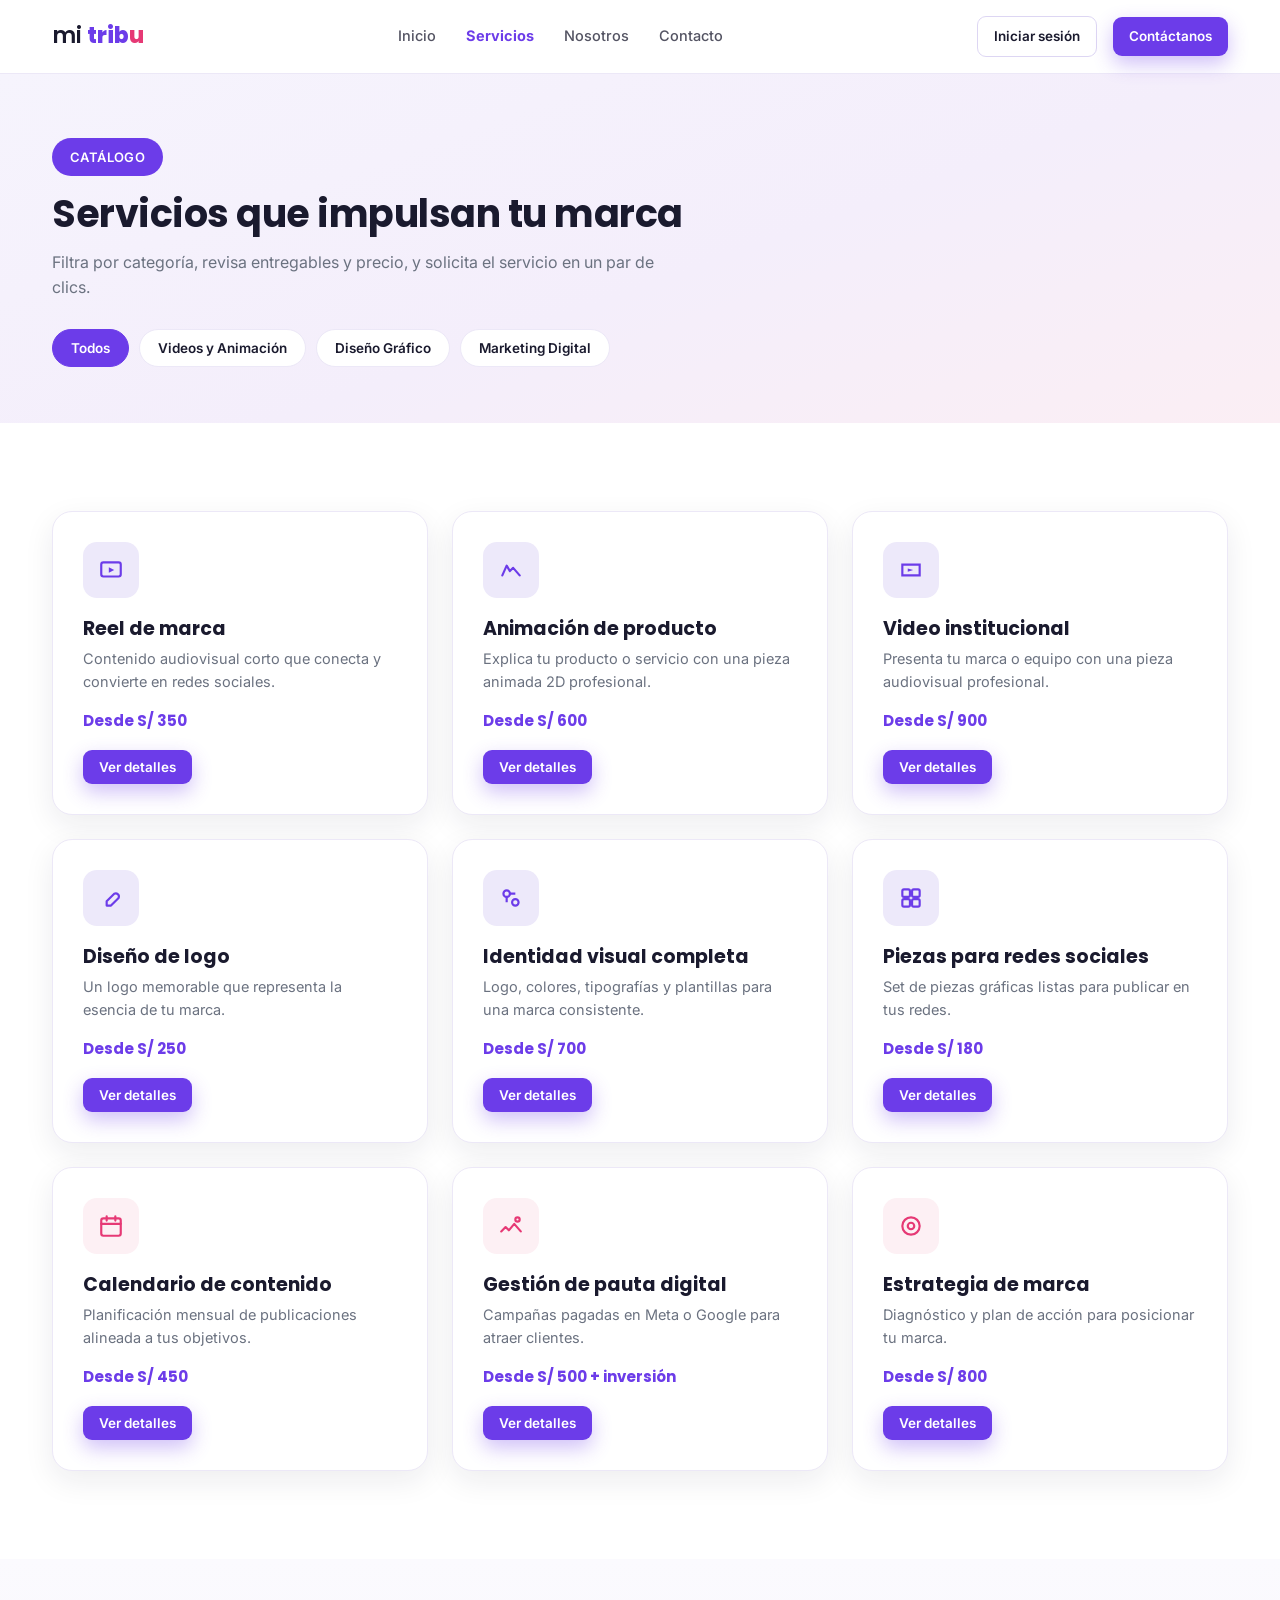
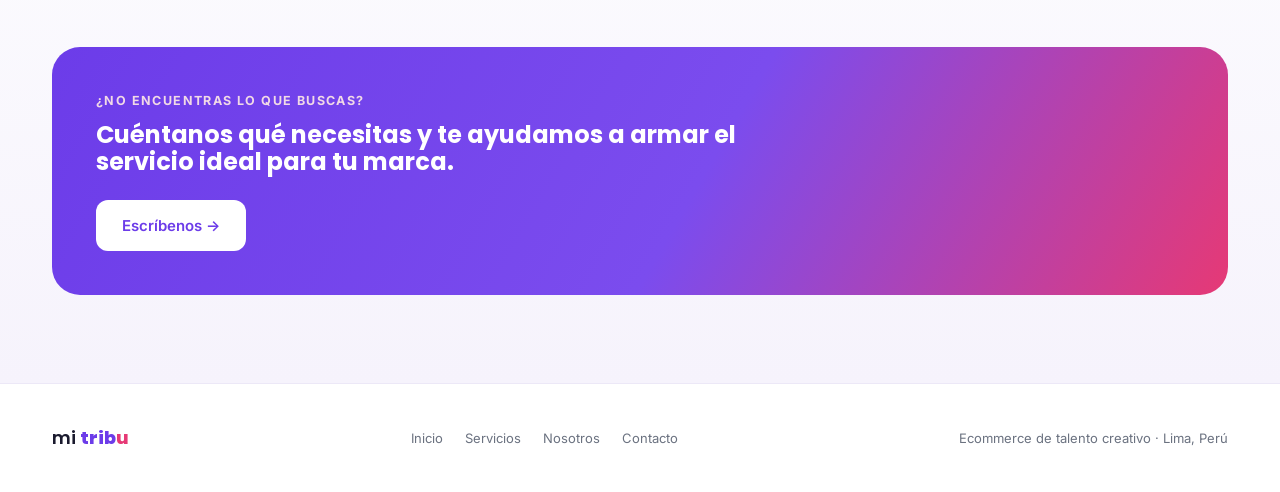
==== servicios.html @ 6a553eb4 "Add files via upload" ====
<!DOCTYPE html>
<html lang="es">
<head>
<meta charset="UTF-8">
<meta name="viewport" content="width=device-width, initial-scale=1.0">
<title>Servicios — mi tribu</title>
<link rel="preconnect" href="https://fonts.googleapis.com">
<link rel="preconnect" href="https://fonts.gstatic.com" crossorigin>
<link href="https://fonts.googleapis.com/css2?family=Poppins:wght@500;600;700;800&family=Inter:wght@400;500;600;700&display=swap" rel="stylesheet">
<link rel="stylesheet" href="style.css">
</head>
<body>

<header>
  <nav class="nav">
    <a href="index.html" class="logo">mi <b>trib</b><b class="u">u</b></a>
    <div class="navlinks">
      <a href="index.html">Inicio</a>
      <a href="servicios.html" class="active">Servicios</a>
      <a href="nosotros.html">Nosotros</a>
      <a href="contacto.html">Contacto</a>
    </div>
    <div class="navcta">
      <a href="app/login.html" class="btn btn-ghost btn-sm" style="margin-right:4px;">Iniciar sesión</a>
      <a href="contacto.html" class="btn btn-primary btn-sm">Contáctanos</a>
      <button class="burger" aria-label="Abrir menú" aria-expanded="false"><span></span><span></span><span></span></button>
    </div>
    <div class="mobile-panel">
      <a href="index.html">Inicio</a>
      <a href="servicios.html">Servicios</a>
      <a href="nosotros.html">Nosotros</a>
      <a href="contacto.html">Contacto</a>
    </div>
  </nav>
</header>

<div class="page-header">
  <div class="wrap">
    <span class="pill">CATÁLOGO</span>
    <h1 class="section-title" style="margin-top:16px;">Servicios que impulsan tu marca</h1>
    <p class="section-sub">Filtra por categoría, revisa entregables y precio, y solicita el servicio en un par de clics.</p>
    <div class="filter-row">
      <button class="filter-chip active" data-filter="todos">Todos</button>
      <button class="filter-chip" data-filter="video">Videos y Animación</button>
      <button class="filter-chip" data-filter="diseno">Diseño Gráfico</button>
      <button class="filter-chip" data-filter="marketing">Marketing Digital</button>
    </div>
  </div>
</div>

<section class="reveal">
  <div class="wrap">
    <div class="grid-3" id="serviceGrid">

      <!-- VIDEO -->
      <div class="service-card" data-cat="video" data-cat-label="Videos y Animación"
           data-title="Reel de marca" data-price="Desde S/ 350"
           data-full="Un reel corto, dinámico y editado a tu ritmo, pensado para redes sociales y para captar atención en los primeros 3 segundos."
           data-deliverables="1 video de 15-30 seg|Formato vertical (Reels/TikTok)|2 rondas de ajustes|Música y subtítulos incluidos">
        <div class="service-icon" style="background:var(--lilac);"><svg width="26" height="26" viewBox="0 0 24 24" fill="none"><rect x="3" y="5" width="18" height="13" rx="2" stroke="#6C3CE9" stroke-width="2"/><path d="M10 9.5l5 2.5-5 2.5v-5z" fill="#6C3CE9"/></svg></div>
        <h3>Reel de marca</h3>
        <p>Contenido audiovisual corto que conecta y convierte en redes sociales.</p>
        <div class="service-price">Desde S/ 350</div>
        <div class="service-actions">
          <button class="btn btn-primary btn-sm" data-open-modal>Ver detalles</button>
        </div>
      </div>

      <div class="service-card" data-cat="video" data-cat-label="Videos y Animación"
           data-title="Animación de producto" data-price="Desde S/ 600"
           data-full="Animación 2D de tu producto o servicio, ideal para explicar en video lo que las fotos no logran comunicar."
           data-deliverables="1 video animado de 30-45 seg|Guion y storyboard incluidos|2 rondas de ajustes|Entrega en MP4 + versión vertical">
        <div class="service-icon" style="background:var(--lilac);"><svg width="26" height="26" viewBox="0 0 24 24" fill="none"><path d="M4 17l4-9 3 5 3-3 6 7" stroke="#6C3CE9" stroke-width="2" stroke-linecap="round" stroke-linejoin="round"/></svg></div>
        <h3>Animación de producto</h3>
        <p>Explica tu producto o servicio con una pieza animada 2D profesional.</p>
        <div class="service-price">Desde S/ 600</div>
        <div class="service-actions">
          <button class="btn btn-primary btn-sm" data-open-modal>Ver detalles</button>
        </div>
      </div>

      <div class="service-card" data-cat="video" data-cat-label="Videos y Animación"
           data-title="Video institucional" data-price="Desde S/ 900"
           data-full="Un video que presenta tu marca, equipo o proceso de trabajo, ideal para tu web o redes corporativas."
           data-deliverables="1 video de 1-2 min|Grabación + edición|Guion previo incluido|2 rondas de ajustes">
        <div class="service-icon" style="background:var(--lilac);"><svg width="26" height="26" viewBox="0 0 24 24" fill="none"><path d="M4 7h16v10H4z" stroke="#6C3CE9" stroke-width="2"/><path d="M9 10.5l5 1.5-5 1.5v-3z" fill="#6C3CE9"/></svg></div>
        <h3>Video institucional</h3>
        <p>Presenta tu marca o equipo con una pieza audiovisual profesional.</p>
        <div class="service-price">Desde S/ 900</div>
        <div class="service-actions">
          <button class="btn btn-primary btn-sm" data-open-modal>Ver detalles</button>
        </div>
      </div>

      <!-- DISEÑO -->
      <div class="service-card" data-cat="diseno" data-cat-label="Diseño Gráfico"
           data-title="Diseño de logo" data-price="Desde S/ 250"
           data-full="Un logo único para tu marca, con propuestas iniciales y ajustes hasta que quede exactamente como lo imaginas."
           data-deliverables="3 propuestas de logo|2 rondas de ajustes|Archivos en PNG, SVG y PDF|Manual de uso básico">
        <div class="service-icon" style="background:var(--lilac);"><svg width="26" height="26" viewBox="0 0 24 24" fill="none"><path d="M12 19l7-7a3 3 0 0 0-4-4l-7 7v4h4z" stroke="#6C3CE9" stroke-width="2" stroke-linejoin="round"/></svg></div>
        <h3>Diseño de logo</h3>
        <p>Un logo memorable que representa la esencia de tu marca.</p>
        <div class="service-price">Desde S/ 250</div>
        <div class="service-actions">
          <button class="btn btn-primary btn-sm" data-open-modal>Ver detalles</button>
        </div>
      </div>

      <div class="service-card" data-cat="diseno" data-cat-label="Diseño Gráfico"
           data-title="Identidad visual completa" data-price="Desde S/ 700"
           data-full="Todo lo que tu marca necesita para verse consistente en todos lados: logo, colores, tipografías y plantillas base."
           data-deliverables="Logo + variaciones|Paleta de colores y tipografías|Plantillas para redes sociales|Manual de marca en PDF">
        <div class="service-icon" style="background:var(--lilac);"><svg width="26" height="26" viewBox="0 0 24 24" fill="none"><circle cx="8" cy="8" r="3" stroke="#6C3CE9" stroke-width="2"/><circle cx="16" cy="16" r="3" stroke="#6C3CE9" stroke-width="2"/><path d="M11 8h5M8 11v5" stroke="#6C3CE9" stroke-width="2"/></svg></div>
        <h3>Identidad visual completa</h3>
        <p>Logo, colores, tipografías y plantillas para una marca consistente.</p>
        <div class="service-price">Desde S/ 700</div>
        <div class="service-actions">
          <button class="btn btn-primary btn-sm" data-open-modal>Ver detalles</button>
        </div>
      </div>

      <div class="service-card" data-cat="diseno" data-cat-label="Diseño Gráfico"
           data-title="Piezas para redes sociales" data-price="Desde S/ 180"
           data-full="Un set de piezas gráficas listas para publicar, diseñadas bajo la identidad de tu marca."
           data-deliverables="8 piezas para feed/stories|Formato editable + listo para publicar|1 ronda de ajustes|Entrega en 4 días hábiles">
        <div class="service-icon" style="background:var(--lilac);"><svg width="26" height="26" viewBox="0 0 24 24" fill="none"><rect x="4" y="4" width="7" height="7" rx="1.5" stroke="#6C3CE9" stroke-width="2"/><rect x="13" y="4" width="7" height="7" rx="1.5" stroke="#6C3CE9" stroke-width="2"/><rect x="4" y="13" width="7" height="7" rx="1.5" stroke="#6C3CE9" stroke-width="2"/><rect x="13" y="13" width="7" height="7" rx="1.5" stroke="#6C3CE9" stroke-width="2"/></svg></div>
        <h3>Piezas para redes sociales</h3>
        <p>Set de piezas gráficas listas para publicar en tus redes.</p>
        <div class="service-price">Desde S/ 180</div>
        <div class="service-actions">
          <button class="btn btn-primary btn-sm" data-open-modal>Ver detalles</button>
        </div>
      </div>

      <!-- MARKETING -->
      <div class="service-card" data-cat="marketing" data-cat-label="Marketing Digital"
           data-title="Calendario de contenido mensual" data-price="Desde S/ 450"
           data-full="Planificación mensual de qué publicar y cuándo, alineada a los objetivos de tu marca y tu audiencia."
           data-deliverables="Calendario de 20-25 publicaciones|Copys incluidos|Sugerencias de formato (reel, carrusel, etc.)|Entrega mensual">
        <div class="service-icon" style="background:var(--pink-soft);"><svg width="26" height="26" viewBox="0 0 24 24" fill="none"><rect x="3" y="5" width="18" height="16" rx="2" stroke="#E63975" stroke-width="2"/><path d="M3 10h18M8 3v4M16 3v4" stroke="#E63975" stroke-width="2" stroke-linecap="round"/></svg></div>
        <h3>Calendario de contenido</h3>
        <p>Planificación mensual de publicaciones alineada a tus objetivos.</p>
        <div class="service-price">Desde S/ 450</div>
        <div class="service-actions">
          <button class="btn btn-primary btn-sm" data-open-modal>Ver detalles</button>
        </div>
      </div>

      <div class="service-card" data-cat="marketing" data-cat-label="Marketing Digital"
           data-title="Gestión de pauta digital" data-price="Desde S/ 500 + inversión"
           data-full="Configuración y optimización de campañas pagadas en Meta o Google, para atraer clientes de forma medible."
           data-deliverables="Configuración de campaña|Segmentación de audiencia|Reporte quincenal de resultados|Optimización continua">
        <div class="service-icon" style="background:var(--pink-soft);"><svg width="26" height="26" viewBox="0 0 24 24" fill="none"><path d="M3 17l4-4 3 3 5-6 6 7" stroke="#E63975" stroke-width="2" stroke-linecap="round" stroke-linejoin="round"/><circle cx="18" cy="6" r="2" stroke="#E63975" stroke-width="2"/></svg></div>
        <h3>Gestión de pauta digital</h3>
        <p>Campañas pagadas en Meta o Google para atraer clientes.</p>
        <div class="service-price">Desde S/ 500 + inversión</div>
        <div class="service-actions">
          <button class="btn btn-primary btn-sm" data-open-modal>Ver detalles</button>
        </div>
      </div>

      <div class="service-card" data-cat="marketing" data-cat-label="Marketing Digital"
           data-title="Estrategia de marca" data-price="Desde S/ 800"
           data-full="Un diagnóstico y plan de acción para posicionar tu marca: público objetivo, mensajes clave y canales prioritarios."
           data-deliverables="Diagnóstico de marca y competencia|Definición de público objetivo|Mensajes clave por canal|Documento de estrategia en PDF">
        <div class="service-icon" style="background:var(--pink-soft);"><svg width="26" height="26" viewBox="0 0 24 24" fill="none"><circle cx="12" cy="12" r="8" stroke="#E63975" stroke-width="2"/><circle cx="12" cy="12" r="3" stroke="#E63975" stroke-width="2"/></svg></div>
        <h3>Estrategia de marca</h3>
        <p>Diagnóstico y plan de acción para posicionar tu marca.</p>
        <div class="service-price">Desde S/ 800</div>
        <div class="service-actions">
          <button class="btn btn-primary btn-sm" data-open-modal>Ver detalles</button>
        </div>
      </div>

    </div>
  </div>
</section>

<section class="tint">
  <div class="wrap">
    <div class="closing" style="padding:44px;">
      <span class="eyebrow">¿No encuentras lo que buscas?</span>
      <h2 style="font-size:24px;">Cuéntanos qué necesitas y te ayudamos a armar el servicio ideal para tu marca.</h2>
      <div style="margin-top:24px;">
        <a href="contacto.html" class="btn" style="background:#fff;color:var(--purple);">Escríbenos →</a>
      </div>
    </div>
  </div>
</section>

<footer>
  <div class="wrap footer-row">
    <div class="logo" style="font-size:18px;">mi <b>trib</b><b class="u">u</b></div>
    <div class="footer-links">
      <a href="index.html">Inicio</a>
      <a href="servicios.html">Servicios</a>
      <a href="nosotros.html">Nosotros</a>
      <a href="contacto.html">Contacto</a>
    </div>
    <div>Ecommerce de talento creativo · Lima, Perú</div>
  </div>
</footer>

<!-- ============ MODAL ============ -->
<div class="modal-overlay" id="modalOverlay">
  <div class="modal-box">
    <button class="modal-close" data-close-modal aria-label="Cerrar">
      <svg width="16" height="16" viewBox="0 0 24 24" fill="none"><path d="M6 6l12 12M18 6L6 18" stroke="#1A1A2E" stroke-width="2" stroke-linecap="round"/></svg>
    </button>
    <span class="modal-tag" id="modalTag">Categoría</span>
    <h3 id="modalTitle">Título del servicio</h3>
    <p class="modal-desc" id="modalDesc">Descripción</p>
    <ul class="modal-list" id="modalList"></ul>
    <div class="modal-price-row">
      <span class="lab">Precio</span>
      <span class="val" id="modalPrice">—</span>
    </div>
    <a href="contacto.html" id="modalCta" class="btn btn-primary" style="width:100%;">Solicitar este servicio →</a>
  </div>
</div>

<script src="script.js"></script>
</body>
</html>
---- style.css ----
:root{
  --purple:#6C3CE9;
  --purple-dark:#4B22B0;
  --pink:#E63975;
  --navy:#1A1A2E;
  --gray:#6B7280;
  --lilac:#EDE9FA;
  --lilac-soft:#F3F0FC;
  --pink-soft:#FDF0F4;
  --white:#FFFFFF;
  --border:#ECE8F7;
  --shadow: 0 10px 30px rgba(26,26,46,0.08);
  --radius: 20px;
}
*{box-sizing:border-box;}
html{scroll-behavior:smooth;}
body{
  margin:0;
  font-family:'Inter',sans-serif;
  color:var(--navy);
  background:var(--white);
  line-height:1.55;
  -webkit-font-smoothing:antialiased;
}
h1,h2,h3,h4{font-family:'Poppins',sans-serif;margin:0;line-height:1.15;}
p{margin:0;}
a{text-decoration:none;color:inherit;}
img,svg{display:block;}
button{font-family:'Inter',sans-serif;}
.wrap{max-width:1240px;margin:0 auto;padding:0 32px;}
.eyebrow{
  font-family:'Inter',sans-serif;font-weight:700;font-size:12.5px;
  letter-spacing:1.4px;text-transform:uppercase;color:var(--pink);
  margin-bottom:10px;display:block;
}
.section-title{font-size:clamp(26px,3.4vw,38px);font-weight:700;color:var(--navy);letter-spacing:-0.5px;}
.section-sub{font-size:16px;color:var(--gray);max-width:640px;margin-top:14px;font-weight:400;}
section{padding:88px 0;}
.pill{
  display:inline-flex;align-items:center;gap:8px;background:var(--purple);color:var(--white);
  font-weight:600;font-size:13px;letter-spacing:0.4px;padding:9px 18px;border-radius:999px;
}
.grad-circle{background:linear-gradient(135deg,var(--purple),var(--pink));}
.btn{
  display:inline-flex;align-items:center;justify-content:center;gap:8px;
  padding:14px 26px;border-radius:12px;font-weight:600;font-size:15px;
  cursor:pointer;border:none;transition:transform .15s ease, box-shadow .15s ease;
}
.btn-primary{background:var(--purple);color:#fff;box-shadow:0 8px 20px rgba(108,60,233,0.32);}
.btn-primary:hover{transform:translateY(-2px);box-shadow:0 12px 26px rgba(108,60,233,0.4);}
.btn-ghost{background:transparent;color:var(--navy);border:1.5px solid #DDD6F3;}
.btn-ghost:hover{border-color:var(--purple);color:var(--purple);}
.btn-sm{padding:9px 16px;font-size:13.5px;border-radius:9px;}
.btn:disabled{opacity:0.5;cursor:not-allowed;transform:none !important;}

/* ---------- NAV ---------- */
header{position:sticky;top:0;z-index:60;background:rgba(255,255,255,0.9);backdrop-filter:blur(10px);border-bottom:1px solid var(--border);}
.nav{display:flex;align-items:center;justify-content:space-between;padding:16px 32px;max-width:1240px;margin:0 auto;position:relative;}
.logo{font-family:'Poppins',sans-serif;font-weight:600;font-size:22px;color:var(--navy);}
.logo b{color:var(--purple);font-weight:800;}
.logo b.u{color:var(--pink);}
.navlinks{display:flex;gap:30px;font-size:14.5px;font-weight:500;color:var(--navy);}
.navlinks a{opacity:0.75;transition:opacity .15s;padding:6px 0;}
.navlinks a:hover{opacity:1;color:var(--purple);}
.navlinks a.active{opacity:1;color:var(--purple);font-weight:700;}
.navcta{display:flex;gap:12px;align-items:center;}
.burger{display:none;background:none;border:none;cursor:pointer;padding:6px;}
.burger span{display:block;width:22px;height:2px;background:var(--navy);margin:5px 0;border-radius:2px;transition:.2s;}
.mobile-panel{display:none;position:absolute;top:100%;left:0;right:0;background:#fff;border-bottom:1px solid var(--border);padding:12px 32px 20px;flex-direction:column;gap:4px;}
.mobile-panel.open{display:flex;}
.mobile-panel a{padding:12px 0;font-size:15px;font-weight:600;border-bottom:1px solid #F4F2FB;}

/* ---------- HERO split ---------- */
.hero-grid{display:grid;grid-template-columns:0.92fr 1.25fr;min-height:560px;}
.hero-left{
  background:linear-gradient(160deg,#F6F4FD 0%, #F4EEFB 55%, #FBEEF4 100%);
  padding:72px 56px 56px 32px;position:relative;overflow:hidden;
  display:flex;flex-direction:column;justify-content:center;
}
.hero-headline{font-size:clamp(30px,3.6vw,44px);font-weight:700;letter-spacing:-1px;margin:14px 0 18px;}
.hero-headline .acc-p{color:var(--purple);}
.hero-headline .acc-k{color:var(--pink);}
.hero-desc{font-size:16px;color:var(--gray);max-width:460px;margin-bottom:30px;}
.hero-ctas{display:flex;gap:14px;margin-bottom:56px;flex-wrap:wrap;}
.hero-orb{position:absolute;bottom:-70px;right:-40px;width:230px;height:230px;border-radius:50%;opacity:0.9;}
.hero-spark{position:absolute;background:var(--pink);border-radius:2px;}
.hero-right{background:#fff;padding:64px 48px;display:flex;flex-direction:column;justify-content:center;}

/* ---------- page header (non-hero pages) ---------- */
.page-header{
  background:linear-gradient(160deg,#F6F4FD 0%, #F4EEFB 55%, #FBEEF4 100%);
  padding:64px 0 56px;
}

/* ---------- stats ---------- */
.stat-grid{display:grid;grid-template-columns:repeat(2,1fr);gap:18px;margin-top:26px;}
.stat-card{background:#fff;border:1px solid var(--border);border-radius:16px;padding:22px 20px;box-shadow:var(--shadow);}
.stat-icon{width:42px;height:42px;border-radius:12px;background:var(--lilac);display:flex;align-items:center;justify-content:center;margin-bottom:14px;}
.stat-num{font-family:'Poppins',sans-serif;font-weight:800;font-size:30px;background:linear-gradient(120deg,var(--purple),var(--pink));-webkit-background-clip:text;background-clip:text;color:transparent;}
.stat-label{font-size:13.5px;font-weight:600;color:var(--navy);margin-top:2px;}
.stat-note{font-size:12.5px;color:var(--gray);margin-top:6px;}

/* ---------- grids/cards ---------- */
.grid-2{display:grid;grid-template-columns:1fr 1fr;gap:26px;}
.grid-3{display:grid;grid-template-columns:repeat(3,1fr);gap:24px;}
.grid-4{display:grid;grid-template-columns:repeat(4,1fr);gap:20px;}
.card{background:#fff;border:1px solid var(--border);border-radius:var(--radius);padding:32px;box-shadow:var(--shadow);}
.icon-badge{width:54px;height:54px;border-radius:14px;background:var(--lilac);display:flex;align-items:center;justify-content:center;margin-bottom:18px;}
.icon-badge.pink{background:var(--pink-soft);}
.bg-soft{background:var(--lilac-soft);}
.tint{background:linear-gradient(180deg,#FBFAFE, #F6F3FC);}

/* ---------- personas / tabs ---------- */
.tab-row{display:inline-flex;background:var(--lilac-soft);padding:6px;border-radius:14px;gap:4px;margin-top:28px;}
.tab-btn{border:none;background:transparent;padding:10px 22px;border-radius:10px;font-weight:600;font-size:14px;color:var(--gray);cursor:pointer;transition:.15s;}
.tab-btn.active{background:#fff;color:var(--purple);box-shadow:var(--shadow);}
.tab-panel{display:none;margin-top:34px;}
.tab-panel.active{display:block;}
.persona-card{border-radius:var(--radius);padding:36px;box-shadow:var(--shadow);border:1px solid var(--border);}
.persona-tag{display:inline-block;font-size:11.5px;font-weight:700;letter-spacing:1px;padding:6px 14px;border-radius:999px;margin-bottom:16px;}
.persona-list{margin-top:18px;padding:0;list-style:none;}
.persona-list li{position:relative;padding-left:20px;margin-bottom:10px;font-size:14.5px;color:var(--navy);}
.persona-list li::before{content:"";position:absolute;left:0;top:7px;width:7px;height:7px;border-radius:50%;background:var(--purple);}
.persona-card.pink .persona-list li::before{background:var(--pink);}

/* ---------- steps ---------- */
.steps{display:grid;grid-template-columns:repeat(4,1fr);gap:0;position:relative;margin-top:48px;}
.step{position:relative;padding:0 18px;text-align:left;}
.step-num-circle{width:56px;height:56px;border-radius:50%;display:flex;align-items:center;justify-content:center;margin-bottom:18px;color:#fff;}
.step-line{position:absolute;top:28px;left:-50%;width:100%;height:2px;background:#E4DEF7;z-index:0;}
.step:first-child .step-line{display:none;}
.step h4{font-size:17px;margin-bottom:8px;}
.step p{font-size:14px;color:var(--gray);}

/* ---------- servicios / filtros ---------- */
.filter-row{display:flex;gap:10px;flex-wrap:wrap;margin-top:30px;}
.filter-chip{
  border:1.5px solid var(--border);background:#fff;padding:10px 18px;border-radius:999px;
  font-weight:600;font-size:13.5px;color:var(--navy);cursor:pointer;transition:.15s;
}
.filter-chip.active{background:var(--purple);color:#fff;border-color:var(--purple);}
.service-card{border-radius:var(--radius);padding:30px;border:1px solid var(--border);transition:transform .18s ease, box-shadow .18s ease;box-shadow:var(--shadow);background:#fff;display:flex;flex-direction:column;}
.service-card:hover{transform:translateY(-4px);box-shadow:0 16px 34px rgba(26,26,46,0.12);}
.service-card.hidden{display:none;}
.service-icon{width:56px;height:56px;border-radius:14px;display:flex;align-items:center;justify-content:center;margin-bottom:20px;}
.service-card h3{font-size:19px;margin-bottom:8px;}
.service-card p{font-size:14.5px;color:var(--gray);flex-grow:1;}
.service-price{font-family:'Poppins',sans-serif;font-weight:700;font-size:15px;color:var(--purple);margin-top:16px;}
.service-actions{display:flex;gap:10px;margin-top:18px;}

/* ---------- modal ---------- */
.modal-overlay{
  position:fixed;inset:0;background:rgba(26,26,46,0.55);display:none;align-items:center;justify-content:center;
  z-index:100;padding:20px;
}
.modal-overlay.open{display:flex;}
.modal-box{background:#fff;border-radius:22px;max-width:520px;width:100%;padding:36px;position:relative;box-shadow:0 30px 60px rgba(26,26,46,0.3);max-height:88vh;overflow-y:auto;}
.modal-close{position:absolute;top:18px;right:18px;background:var(--lilac-soft);border:none;width:34px;height:34px;border-radius:50%;cursor:pointer;display:flex;align-items:center;justify-content:center;}
.modal-tag{display:inline-block;font-size:11px;font-weight:700;letter-spacing:1px;padding:5px 12px;border-radius:999px;background:var(--lilac);color:var(--purple);margin-bottom:14px;}
.modal-box h3{font-size:22px;margin-bottom:10px;}
.modal-box .modal-desc{font-size:14.5px;color:var(--gray);margin-bottom:20px;}
.modal-list{list-style:none;padding:0;margin:0 0 22px;}
.modal-list li{display:flex;gap:10px;font-size:14px;padding:8px 0;border-bottom:1px solid var(--border);}
.modal-list li:last-child{border-bottom:none;}
.modal-price-row{display:flex;justify-content:space-between;align-items:center;background:var(--lilac-soft);padding:16px 18px;border-radius:14px;margin-bottom:22px;}
.modal-price-row .lab{font-size:13px;color:var(--gray);}
.modal-price-row .val{font-family:'Poppins',sans-serif;font-weight:700;font-size:17px;color:var(--purple);}

/* ---------- mapa de mercado ---------- */
.map-wrap{
  background:#fff;border:1px solid var(--border);border-radius:24px;padding:44px;box-shadow:var(--shadow);margin-top:46px;
  display:grid;grid-template-columns:1.15fr 0.85fr;gap:44px;align-items:center;
}
.comp-side h4{font-size:15px;margin-bottom:14px;font-weight:700;}
.comp-blurb{font-size:14px;color:var(--gray);margin-top:18px;line-height:1.6;}
.chip-row{display:flex;flex-wrap:wrap;gap:10px;margin-top:22px;}
.chip{font-size:12.5px;font-weight:600;padding:7px 14px;border-radius:999px;background:var(--lilac-soft);color:var(--purple);}
.chip.weak{background:var(--pink-soft);color:var(--pink);}

/* ---------- modelo ---------- */
.rev-card{border-radius:18px;padding:26px;border:1px solid var(--border);box-shadow:var(--shadow);background:#fff;}
.rev-num{font-family:'Poppins',sans-serif;font-weight:800;font-size:26px;background:linear-gradient(120deg,var(--purple),var(--pink));-webkit-background-clip:text;background-clip:text;color:transparent;}
.cost-list{list-style:none;padding:0;margin:0;}
.cost-list li{display:flex;justify-content:space-between;padding:14px 0;border-bottom:1px solid var(--border);font-size:14.5px;}
.cost-list li:last-child{border-bottom:none;}
.cost-list span.tag{color:var(--gray);font-size:13px;}

/* ---------- formulario de contacto ---------- */
.contact-shell{display:grid;grid-template-columns:1fr 1.3fr;gap:0;background:#fff;border:1px solid var(--border);border-radius:26px;overflow:hidden;box-shadow:var(--shadow);margin-top:20px;}
.contact-info{background:linear-gradient(160deg,var(--purple), var(--purple-dark));color:#fff;padding:48px 40px;}
.contact-info h3{font-size:22px;margin-bottom:14px;}
.contact-info p{font-size:14.5px;color:#E4DAFB;margin-bottom:26px;}
.contact-info .cinfo-row{display:flex;gap:12px;align-items:flex-start;margin-bottom:18px;font-size:14px;}
.contact-form{padding:48px 40px;}
.user-toggle{display:flex;gap:10px;margin-bottom:28px;}
.user-toggle button{
  flex:1;padding:14px;border-radius:12px;border:1.5px solid var(--border);background:#fff;
  font-weight:600;font-size:14px;cursor:pointer;color:var(--gray);transition:.15s;
}
.user-toggle button.active{border-color:var(--purple);color:var(--purple);background:var(--lilac-soft);}
.field{margin-bottom:20px;}
.field label{display:block;font-size:13px;font-weight:600;margin-bottom:7px;color:var(--navy);}
.field input, .field select, .field textarea{
  width:100%;padding:13px 14px;border-radius:10px;border:1.5px solid var(--border);font-size:14.5px;
  font-family:'Inter',sans-serif;color:var(--navy);background:#fcfbfe;
}
.field input:focus, .field select:focus, .field textarea:focus{outline:none;border-color:var(--purple);background:#fff;}
.field textarea{resize:vertical;min-height:100px;}
.field.error input, .field.error select, .field.error textarea{border-color:var(--pink);background:var(--pink-soft);}
.field-error{font-size:12.5px;color:var(--pink);margin-top:6px;display:none;}
.field.error .field-error{display:block;}
.field-hide{display:none;}
.form-actions{display:flex;gap:12px;flex-wrap:wrap;margin-top:6px;}
.success-box{display:none;background:var(--lilac-soft);border-radius:16px;padding:26px;margin-top:24px;align-items:flex-start;gap:14px;}
.success-box.show{display:flex;}

/* ---------- cierre ---------- */
.closing{background:linear-gradient(120deg,var(--purple), #7B4CEE 55%, var(--pink));border-radius:28px;padding:56px;color:#fff;position:relative;overflow:hidden;}
.closing h2{font-size:clamp(24px,3vw,32px);font-weight:700;max-width:720px;}
.closing .eyebrow{color:#F1D9E6;}

footer{padding:40px 0;border-top:1px solid var(--border);}
.footer-row{display:flex;justify-content:space-between;align-items:center;font-size:13px;color:var(--gray);flex-wrap:wrap;gap:12px;}
.footer-links{display:flex;gap:22px;}

.reveal{opacity:0;transform:translateY(18px);transition:opacity .6s ease, transform .6s ease;}
.reveal.in{opacity:1;transform:translateY(0);}

@media (max-width:980px){
  .hero-grid{grid-template-columns:1fr;}
  .hero-left{padding:56px 24px 40px;}
  .hero-right{padding:40px 24px;}
  .stat-grid{grid-template-columns:1fr 1fr;}
  .grid-2{grid-template-columns:1fr;}
  .grid-3{grid-template-columns:1fr 1fr;}
  .grid-4{grid-template-columns:1fr 1fr;}
  .steps{grid-template-columns:1fr 1fr;row-gap:34px;}
  .step-line{display:none;}
  .map-wrap{grid-template-columns:1fr;padding:28px;}
  .navlinks{display:none;}
  .burger{display:block;}
  .contact-shell{grid-template-columns:1fr;}
  section{padding:60px 0;}
}
@media (max-width:560px){
  .grid-3{grid-template-columns:1fr;}
  .grid-4{grid-template-columns:1fr 1fr;}
  .wrap{padding:0 20px;}
  .closing{padding:34px;}
  .contact-info,.contact-form{padding:32px 24px;}
  .user-toggle{flex-direction:column;}
}
@media (prefers-reduced-motion: reduce){
  html{scroll-behavior:auto;}
  .reveal{transition:none;opacity:1;transform:none;}
}
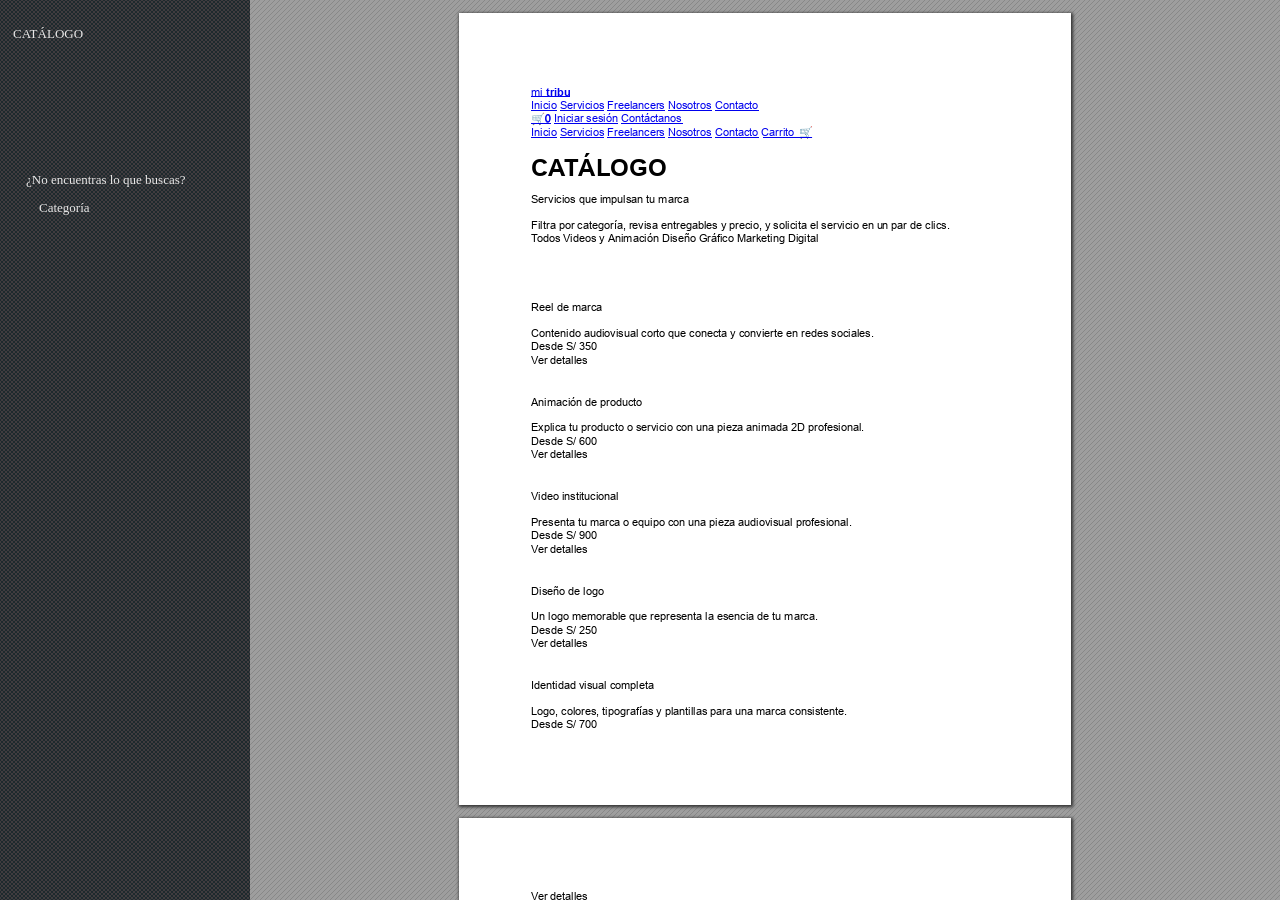
==== commit d607576c: "Add files via upload" ====
--- a/servicios.html
+++ b/servicios.html
@@ -1,224 +1,296 @@
 <!DOCTYPE html>
-<html lang="es">
+<!-- Created by pdf2htmlEX (https://github.com/pdf2htmlEX/pdf2htmlEX) -->
+<html xmlns="http://www.w3.org/1999/xhtml">
 <head>
-<meta charset="UTF-8">
-<meta name="viewport" content="width=device-width, initial-scale=1.0">
-<title>Servicios — mi tribu</title>
-<link rel="preconnect" href="https://fonts.googleapis.com">
-<link rel="preconnect" href="https://fonts.gstatic.com" crossorigin>
-<link href="https://fonts.googleapis.com/css2?family=Poppins:wght@500;600;700;800&family=Inter:wght@400;500;600;700&display=swap" rel="stylesheet">
-<link rel="stylesheet" href="style.css">
+<meta charset="utf-8"/>
+<meta name="generator" content="pdf2htmlEX"/>
+<meta http-equiv="X-UA-Compatible" content="IE=edge,chrome=1"/>
+<style type="text/css">
+/*! 
+ * Base CSS for pdf2htmlEX
+ * Copyright 2012,2013 Lu Wang <coolwanglu@gmail.com> 
+ * https://github.com/pdf2htmlEX/pdf2htmlEX/blob/master/share/LICENSE
+ */#sidebar{position:absolute;top:0;left:0;bottom:0;width:250px;padding:0;margin:0;overflow:auto}#page-container{position:absolute;top:0;left:0;margin:0;padding:0;border:0}@media screen{#sidebar.opened+#page-container{left:250px}#page-container{bottom:0;right:0;overflow:auto}.loading-indicator{display:none}.loading-indicator.active{display:block;position:absolute;width:64px;height:64px;top:50%;left:50%;margin-top:-32px;margin-left:-32px}.loading-indicator img{position:absolute;top:0;left:0;bottom:0;right:0}}@media print{@page{margin:0}html{margin:0}body{margin:0;-webkit-print-color-adjust:exact}#sidebar{display:none}#page-container{width:auto;height:auto;overflow:visible;background-color:transparent}.d{display:none}}.pf{position:relative;background-color:white;overflow:hidden;margin:0;border:0}.pc{position:absolute;border:0;padding:0;margin:0;top:0;left:0;width:100%;height:100%;overflow:hidden;display:block;transform-origin:0 0;-ms-transform-origin:0 0;-webkit-transform-origin:0 0}.pc.opened{display:block}.bf{position:absolute;border:0;margin:0;top:0;bottom:0;width:100%;height:100%;-ms-user-select:none;-moz-user-select:none;-webkit-user-select:none;user-select:none}.bi{position:absolute;border:0;margin:0;-ms-user-select:none;-moz-user-select:none;-webkit-user-select:none;user-select:none}@media print{.pf{margin:0;box-shadow:none;page-break-after:always;page-break-inside:avoid}@-moz-document url-prefix(){.pf{overflow:visible;border:1px solid #fff}.pc{overflow:visible}}}.c{position:absolute;border:0;padding:0;margin:0;overflow:hidden;display:block}.t{position:absolute;white-space:pre;font-size:1px;transform-origin:0 100%;-ms-transform-origin:0 100%;-webkit-transform-origin:0 100%;unicode-bidi:bidi-override;-moz-font-feature-settings:"liga" 0}.t:after{content:''}.t:before{content:'';display:inline-block}.t span{position:relative;unicode-bidi:bidi-override}._{display:inline-block;color:transparent;z-index:-1}::selection{background:rgba(127,255,255,0.4)}::-moz-selection{background:rgba(127,255,255,0.4)}.pi{display:none}.d{position:absolute;transform-origin:0 100%;-ms-transform-origin:0 100%;-webkit-transform-origin:0 100%}.it{border:0;background-color:rgba(255,255,255,0.0)}.ir:hover{cursor:pointer}</style>
+<style type="text/css">
+/*! 
+ * Fancy styles for pdf2htmlEX
+ * Copyright 2012,2013 Lu Wang <coolwanglu@gmail.com> 
+ * https://github.com/pdf2htmlEX/pdf2htmlEX/blob/master/share/LICENSE
+ */@keyframes fadein{from{opacity:0}to{opacity:1}}@-webkit-keyframes fadein{from{opacity:0}to{opacity:1}}@keyframes swing{0{transform:rotate(0)}10%{transform:rotate(0)}90%{transform:rotate(720deg)}100%{transform:rotate(720deg)}}@-webkit-keyframes swing{0{-webkit-transform:rotate(0)}10%{-webkit-transform:rotate(0)}90%{-webkit-transform:rotate(720deg)}100%{-webkit-transform:rotate(720deg)}}@media screen{#sidebar{background-color:#2f3236;background-image:url("[data-uri]")}#outline{font-family:Georgia,Times,"Times New Roman",serif;font-size:13px;margin:2em 1em}#outline ul{padding:0}#outline li{list-style-type:none;margin:1em 0}#outline li>ul{margin-left:1em}#outline a,#outline a:visited,#outline a:hover,#outline a:active{line-height:1.2;color:#e8e8e8;text-overflow:ellipsis;white-space:nowrap;text-decoration:none;display:block;overflow:hidden;outline:0}#outline a:hover{color:#0cf}#page-container{background-color:#9e9e9e;background-image:url("[data-uri]");-webkit-transition:left 500ms;transition:left 500ms}.pf{margin:13px auto;box-shadow:1px 1px 3px 1px #333;border-collapse:separate}.pc.opened{-webkit-animation:fadein 100ms;animation:fadein 100ms}.loading-indicator.active{-webkit-animation:swing 1.5s ease-in-out .01s infinite alternate none;animation:swing 1.5s ease-in-out .01s infinite alternate none}.checked{background:no-repeat url([data-uri])}}</style>
+<style type="text/css">
+.ff0{font-family:sans-serif;visibility:hidden;}
+@font-face{font-family:ff1;src:url('[data-uri]')format("woff");}.ff1{font-family:ff1;line-height:1.106934;font-style:normal;font-weight:normal;visibility:visible;}
+@font-face{font-family:ff2;src:url('[data-uri]')format("woff");}.ff2{font-family:ff2;line-height:1.115234;font-style:normal;font-weight:normal;visibility:visible;}
+.ff3{font-family:sans-serif;visibility:hidden;}
+.m0{transform:matrix(0.250000,0.000000,0.000000,0.250000,0,0);-ms-transform:matrix(0.250000,0.000000,0.000000,0.250000,0,0);-webkit-transform:matrix(0.250000,0.000000,0.000000,0.250000,0,0);}
+.m1{transform:none;-ms-transform:none;-webkit-transform:none;}
+.v0{vertical-align:0.000000px;}
+.ls0{letter-spacing:0.000000px;}
+.sc_{text-shadow:none;}
+.sc0{text-shadow:-0.015em 0 transparent,0 0.015em transparent,0.015em 0 transparent,0 -0.015em  transparent;}
+@media screen and (-webkit-min-device-pixel-ratio:0){
+.sc_{-webkit-text-stroke:0px transparent;}
+.sc0{-webkit-text-stroke:0.015em transparent;text-shadow:none;}
+}
+.ws0{word-spacing:-12.224610px;}
+.ws1{word-spacing:0.000000px;}
+._0{margin-left:-7.125000px;}
+._2{margin-left:-4.896058px;}
+._3{margin-left:-2.448594px;}
+._1{margin-left:-1.007481px;}
+.fc2{color:transparent;}
+.fc1{color:rgb(0,0,0);}
+.fc0{color:rgb(0,0,238);}
+.fs0{font-size:44.000001px;}
+.fs4{font-size:52.000002px;}
+.fs2{font-size:55.999998px;}
+.fs3{font-size:72.000000px;}
+.fs1{font-size:96.000000px;}
+.y0{bottom:-0.500000px;}
+.y23{bottom:76.440000px;}
+.y22{bottom:89.940000px;}
+.y40{bottom:99.060000px;}
+.y21{bottom:115.440000px;}
+.y3f{bottom:128.940000px;}
+.y20{bottom:141.060000px;}
+.y3e{bottom:142.440000px;}
+.y3d{bottom:156.270000px;}
+.y1f{bottom:157.440000px;}
+.y1e{bottom:170.940000px;}
+.y3c{bottom:171.690000px;}
+.y1d{bottom:184.440000px;}
+.y3b{bottom:185.190000px;}
+.y1c{bottom:209.940000px;}
+.y3a{bottom:216.690000px;}
+.y1b{bottom:235.560000px;}
+.y1a{bottom:251.940000px;}
+.y39{bottom:264.719999px;}
+.y19{bottom:265.440000px;}
+.y18{bottom:278.940000px;}
+.y17{bottom:304.440000px;}
+.y38{bottom:317.940000px;}
+.y16{bottom:330.060000px;}
+.y37{bottom:331.440000px;}
+.y36{bottom:344.940000px;}
+.y15{bottom:346.440000px;}
+.y35{bottom:358.440000px;}
+.y14{bottom:359.940000px;}
+.y13{bottom:373.440000px;}
+.y34{bottom:383.940000px;}
+.y12{bottom:398.940000px;}
+.y33{bottom:409.560000px;}
+.y11{bottom:424.560000px;}
+.y32{bottom:425.940000px;}
+.y31{bottom:439.440000px;}
+.y10{bottom:440.940000px;}
+.y30{bottom:452.940000px;}
+.yf{bottom:454.440000px;}
+.ye{bottom:467.940000px;}
+.y2f{bottom:478.440000px;}
+.yd{bottom:493.440000px;}
+.y2e{bottom:504.060000px;}
+.yc{bottom:519.060000px;}
+.y2d{bottom:520.440000px;}
+.y2c{bottom:533.940000px;}
+.yb{bottom:535.440000px;}
+.y2b{bottom:547.440000px;}
+.ya{bottom:548.940000px;}
+.y9{bottom:562.440000px;}
+.y2a{bottom:572.940000px;}
+.y8{bottom:575.940000px;}
+.y29{bottom:598.560000px;}
+.y7{bottom:601.440000px;}
+.y28{bottom:614.940000px;}
+.y27{bottom:628.440000px;}
+.y6{bottom:629.460001px;}
+.y26{bottom:641.940000px;}
+.y44{bottom:644.940000px;}
+.y5{bottom:655.440000px;}
+.y43{bottom:658.440000px;}
+.y25{bottom:667.440000px;}
+.y4{bottom:668.940000px;}
+.y42{bottom:671.940000px;}
+.y3{bottom:682.440000px;}
+.y24{bottom:693.060000px;}
+.y2{bottom:695.940000px;}
+.y41{bottom:697.440000px;}
+.y1{bottom:709.440000px;}
+.h3{height:39.445313px;}
+.h2{height:39.810548px;}
+.h4{height:41.800001px;}
+.h8{height:47.048830px;}
+.h6{height:50.667967px;}
+.h7{height:65.144531px;}
+.h5{height:86.859375px;}
+.h0{height:792.000000px;}
+.h1{height:792.500000px;}
+.w0{width:612.000000px;}
+.w1{width:612.500000px;}
+.x0{left:0.000000px;}
+.x1{left:72.000000px;}
+.x2{left:85.722656px;}
+.x5{left:105.000000px;}
+.x3{left:339.574974px;}
+.x4{left:353.297610px;}
+@media print{
+.v0{vertical-align:0.000000pt;}
+.ls0{letter-spacing:0.000000pt;}
+.ws0{word-spacing:-16.299479pt;}
+.ws1{word-spacing:0.000000pt;}
+._0{margin-left:-9.500000pt;}
+._2{margin-left:-6.528077pt;}
+._3{margin-left:-3.264792pt;}
+._1{margin-left:-1.343307pt;}
+.fs0{font-size:58.666668pt;}
+.fs4{font-size:69.333336pt;}
+.fs2{font-size:74.666664pt;}
+.fs3{font-size:96.000000pt;}
+.fs1{font-size:128.000000pt;}
+.y0{bottom:-0.666667pt;}
+.y23{bottom:101.920000pt;}
+.y22{bottom:119.920000pt;}
+.y40{bottom:132.079999pt;}
+.y21{bottom:153.920000pt;}
+.y3f{bottom:171.920000pt;}
+.y20{bottom:188.079999pt;}
+.y3e{bottom:189.920000pt;}
+.y3d{bottom:208.360001pt;}
+.y1f{bottom:209.920000pt;}
+.y1e{bottom:227.920000pt;}
+.y3c{bottom:228.920000pt;}
+.y1d{bottom:245.920000pt;}
+.y3b{bottom:246.920000pt;}
+.y1c{bottom:279.920000pt;}
+.y3a{bottom:288.920000pt;}
+.y1b{bottom:314.079999pt;}
+.y1a{bottom:335.920000pt;}
+.y39{bottom:352.959999pt;}
+.y19{bottom:353.920000pt;}
+.y18{bottom:371.920000pt;}
+.y17{bottom:405.920000pt;}
+.y38{bottom:423.920000pt;}
+.y16{bottom:440.079999pt;}
+.y37{bottom:441.920000pt;}
+.y36{bottom:459.920000pt;}
+.y15{bottom:461.920000pt;}
+.y35{bottom:477.920000pt;}
+.y14{bottom:479.920000pt;}
+.y13{bottom:497.920000pt;}
+.y34{bottom:511.920000pt;}
+.y12{bottom:531.920000pt;}
+.y33{bottom:546.079999pt;}
+.y11{bottom:566.079999pt;}
+.y32{bottom:567.920000pt;}
+.y31{bottom:585.920000pt;}
+.y10{bottom:587.920000pt;}
+.y30{bottom:603.920000pt;}
+.yf{bottom:605.920000pt;}
+.ye{bottom:623.920000pt;}
+.y2f{bottom:637.920000pt;}
+.yd{bottom:657.920000pt;}
+.y2e{bottom:672.079999pt;}
+.yc{bottom:692.079999pt;}
+.y2d{bottom:693.920000pt;}
+.y2c{bottom:711.920000pt;}
+.yb{bottom:713.920000pt;}
+.y2b{bottom:729.920000pt;}
+.ya{bottom:731.920000pt;}
+.y9{bottom:749.920000pt;}
+.y2a{bottom:763.920000pt;}
+.y8{bottom:767.920000pt;}
+.y29{bottom:798.079999pt;}
+.y7{bottom:801.920000pt;}
+.y28{bottom:819.920000pt;}
+.y27{bottom:837.920000pt;}
+.y6{bottom:839.280001pt;}
+.y26{bottom:855.920000pt;}
+.y44{bottom:859.920000pt;}
+.y5{bottom:873.920000pt;}
+.y43{bottom:877.920000pt;}
+.y25{bottom:889.920000pt;}
+.y4{bottom:891.920000pt;}
+.y42{bottom:895.920000pt;}
+.y3{bottom:909.920000pt;}
+.y24{bottom:924.079999pt;}
+.y2{bottom:927.920000pt;}
+.y41{bottom:929.920000pt;}
+.y1{bottom:945.920000pt;}
+.h3{height:52.593751pt;}
+.h2{height:53.080730pt;}
+.h4{height:55.733335pt;}
+.h8{height:62.731773pt;}
+.h6{height:67.557289pt;}
+.h7{height:86.859375pt;}
+.h5{height:115.812500pt;}
+.h0{height:1056.000000pt;}
+.h1{height:1056.666667pt;}
+.w0{width:816.000000pt;}
+.w1{width:816.666667pt;}
+.x0{left:0.000000pt;}
+.x1{left:96.000000pt;}
+.x2{left:114.296875pt;}
+.x5{left:140.000000pt;}
+.x3{left:452.766632pt;}
+.x4{left:471.063480pt;}
+}
+</style>
+<script>
+/*
+ Copyright 2012 Mozilla Foundation 
+ Copyright 2013 Lu Wang <coolwanglu@gmail.com>
+ Apachine License Version 2.0 
+*/
+(function(){function b(a,b,e,f){var c=(a.className||"").split(/\s+/g);""===c[0]&&c.shift();var d=c.indexOf(b);0>d&&e&&c.push(b);0<=d&&f&&c.splice(d,1);a.className=c.join(" ");return 0<=d}if(!("classList"in document.createElement("div"))){var e={add:function(a){b(this.element,a,!0,!1)},contains:function(a){return b(this.element,a,!1,!1)},remove:function(a){b(this.element,a,!1,!0)},toggle:function(a){b(this.element,a,!0,!0)}};Object.defineProperty(HTMLElement.prototype,"classList",{get:function(){if(this._classList)return this._classList;
+var a=Object.create(e,{element:{value:this,writable:!1,enumerable:!0}});Object.defineProperty(this,"_classList",{value:a,writable:!1,enumerable:!1});return a},enumerable:!0})}})();
+</script>
+<script>
+(function(){/*
+ pdf2htmlEX.js: Core UI functions for pdf2htmlEX 
+ Copyright 2012,2013 Lu Wang <coolwanglu@gmail.com> and other contributors 
+ https://github.com/pdf2htmlEX/pdf2htmlEX/blob/master/share/LICENSE 
+*/
+var pdf2htmlEX=window.pdf2htmlEX=window.pdf2htmlEX||{},CSS_CLASS_NAMES={page_frame:"pf",page_content_box:"pc",page_data:"pi",background_image:"bi",link:"l",input_radio:"ir",__dummy__:"no comma"},DEFAULT_CONFIG={container_id:"page-container",sidebar_id:"sidebar",outline_id:"outline",loading_indicator_cls:"loading-indicator",preload_pages:3,render_timeout:100,scale_step:0.9,key_handler:!0,hashchange_handler:!0,view_history_handler:!0,__dummy__:"no comma"},EPS=1E-6;
+function invert(a){var b=a[0]*a[3]-a[1]*a[2];return[a[3]/b,-a[1]/b,-a[2]/b,a[0]/b,(a[2]*a[5]-a[3]*a[4])/b,(a[1]*a[4]-a[0]*a[5])/b]}function transform(a,b){return[a[0]*b[0]+a[2]*b[1]+a[4],a[1]*b[0]+a[3]*b[1]+a[5]]}function get_page_number(a){return parseInt(a.getAttribute("data-page-no"),16)}function disable_dragstart(a){for(var b=0,c=a.length;b<c;++b)a[b].addEventListener("dragstart",function(){return!1},!1)}
+function clone_and_extend_objs(a){for(var b={},c=0,e=arguments.length;c<e;++c){var h=arguments[c],d;for(d in h)h.hasOwnProperty(d)&&(b[d]=h[d])}return b}
+function Page(a){if(a){this.shown=this.loaded=!1;this.page=a;this.num=get_page_number(a);this.original_height=a.clientHeight;this.original_width=a.clientWidth;var b=a.getElementsByClassName(CSS_CLASS_NAMES.page_content_box)[0];b&&(this.content_box=b,this.original_scale=this.cur_scale=this.original_height/b.clientHeight,this.page_data=JSON.parse(a.getElementsByClassName(CSS_CLASS_NAMES.page_data)[0].getAttribute("data-data")),this.ctm=this.page_data.ctm,this.ictm=invert(this.ctm),this.loaded=!0)}}
+Page.prototype={hide:function(){this.loaded&&this.shown&&(this.content_box.classList.remove("opened"),this.shown=!1)},show:function(){this.loaded&&!this.shown&&(this.content_box.classList.add("opened"),this.shown=!0)},rescale:function(a){this.cur_scale=0===a?this.original_scale:a;this.loaded&&(a=this.content_box.style,a.msTransform=a.webkitTransform=a.transform="scale("+this.cur_scale.toFixed(3)+")");a=this.page.style;a.height=this.original_height*this.cur_scale+"px";a.width=this.original_width*this.cur_scale+
+"px"},view_position:function(){var a=this.page,b=a.parentNode;return[b.scrollLeft-a.offsetLeft-a.clientLeft,b.scrollTop-a.offsetTop-a.clientTop]},height:function(){return this.page.clientHeight},width:function(){return this.page.clientWidth}};function Viewer(a){this.config=clone_and_extend_objs(DEFAULT_CONFIG,0<arguments.length?a:{});this.pages_loading=[];this.init_before_loading_content();var b=this;document.addEventListener("DOMContentLoaded",function(){b.init_after_loading_content()},!1)}
+Viewer.prototype={scale:1,cur_page_idx:0,first_page_idx:0,init_before_loading_content:function(){this.pre_hide_pages()},initialize_radio_button:function(){for(var a=document.getElementsByClassName(CSS_CLASS_NAMES.input_radio),b=0;b<a.length;b++)a[b].addEventListener("click",function(){this.classList.toggle("checked")})},init_after_loading_content:function(){this.sidebar=document.getElementById(this.config.sidebar_id);this.outline=document.getElementById(this.config.outline_id);this.container=document.getElementById(this.config.container_id);
+this.loading_indicator=document.getElementsByClassName(this.config.loading_indicator_cls)[0];for(var a=!0,b=this.outline.childNodes,c=0,e=b.length;c<e;++c)if("ul"===b[c].nodeName.toLowerCase()){a=!1;break}a||this.sidebar.classList.add("opened");this.find_pages();if(0!=this.pages.length){disable_dragstart(document.getElementsByClassName(CSS_CLASS_NAMES.background_image));this.config.key_handler&&this.register_key_handler();var h=this;this.config.hashchange_handler&&window.addEventListener("hashchange",
+function(a){h.navigate_to_dest(document.location.hash.substring(1))},!1);this.config.view_history_handler&&window.addEventListener("popstate",function(a){a.state&&h.navigate_to_dest(a.state)},!1);this.container.addEventListener("scroll",function(){h.update_page_idx();h.schedule_render(!0)},!1);[this.container,this.outline].forEach(function(a){a.addEventListener("click",h.link_handler.bind(h),!1)});this.initialize_radio_button();this.render()}},find_pages:function(){for(var a=[],b={},c=this.container.childNodes,
+e=0,h=c.length;e<h;++e){var d=c[e];d.nodeType===Node.ELEMENT_NODE&&d.classList.contains(CSS_CLASS_NAMES.page_frame)&&(d=new Page(d),a.push(d),b[d.num]=a.length-1)}this.pages=a;this.page_map=b},load_page:function(a,b,c){var e=this.pages;if(!(a>=e.length||(e=e[a],e.loaded||this.pages_loading[a]))){var e=e.page,h=e.getAttribute("data-page-url");if(h){this.pages_loading[a]=!0;var d=e.getElementsByClassName(this.config.loading_indicator_cls)[0];"undefined"===typeof d&&(d=this.loading_indicator.cloneNode(!0),
+d.classList.add("active"),e.appendChild(d));var f=this,g=new XMLHttpRequest;g.open("GET",h,!0);g.onload=function(){if(200===g.status||0===g.status){var b=document.createElement("div");b.innerHTML=g.responseText;for(var d=null,b=b.childNodes,e=0,h=b.length;e<h;++e){var p=b[e];if(p.nodeType===Node.ELEMENT_NODE&&p.classList.contains(CSS_CLASS_NAMES.page_frame)){d=p;break}}b=f.pages[a];f.container.replaceChild(d,b.page);b=new Page(d);f.pages[a]=b;b.hide();b.rescale(f.scale);disable_dragstart(d.getElementsByClassName(CSS_CLASS_NAMES.background_image));
+f.schedule_render(!1);c&&c(b)}delete f.pages_loading[a]};g.send(null)}void 0===b&&(b=this.config.preload_pages);0<--b&&(f=this,setTimeout(function(){f.load_page(a+1,b)},0))}},pre_hide_pages:function(){var a="@media screen{."+CSS_CLASS_NAMES.page_content_box+"{display:none;}}",b=document.createElement("style");b.styleSheet?b.styleSheet.cssText=a:b.appendChild(document.createTextNode(a));document.head.appendChild(b)},render:function(){for(var a=this.container,b=a.scrollTop,c=a.clientHeight,a=b-c,b=
+b+c+c,c=this.pages,e=0,h=c.length;e<h;++e){var d=c[e],f=d.page,g=f.offsetTop+f.clientTop,f=g+f.clientHeight;g<=b&&f>=a?d.loaded?d.show():this.load_page(e):d.hide()}},update_page_idx:function(){var a=this.pages,b=a.length;if(!(2>b)){for(var c=this.container,e=c.scrollTop,c=e+c.clientHeight,h=-1,d=b,f=d-h;1<f;){var g=h+Math.floor(f/2),f=a[g].page;f.offsetTop+f.clientTop+f.clientHeight>=e?d=g:h=g;f=d-h}this.first_page_idx=d;for(var g=h=this.cur_page_idx,k=0;d<b;++d){var f=a[d].page,l=f.offsetTop+f.clientTop,
+f=f.clientHeight;if(l>c)break;f=(Math.min(c,l+f)-Math.max(e,l))/f;if(d===h&&Math.abs(f-1)<=EPS){g=h;break}f>k&&(k=f,g=d)}this.cur_page_idx=g}},schedule_render:function(a){if(void 0!==this.render_timer){if(!a)return;clearTimeout(this.render_timer)}var b=this;this.render_timer=setTimeout(function(){delete b.render_timer;b.render()},this.config.render_timeout)},register_key_handler:function(){var a=this;window.addEventListener("DOMMouseScroll",function(b){if(b.ctrlKey){b.preventDefault();var c=a.container,
+e=c.getBoundingClientRect(),c=[b.clientX-e.left-c.clientLeft,b.clientY-e.top-c.clientTop];a.rescale(Math.pow(a.config.scale_step,b.detail),!0,c)}},!1);window.addEventListener("keydown",function(b){var c=!1,e=b.ctrlKey||b.metaKey,h=b.altKey;switch(b.keyCode){case 61:case 107:case 187:e&&(a.rescale(1/a.config.scale_step,!0),c=!0);break;case 173:case 109:case 189:e&&(a.rescale(a.config.scale_step,!0),c=!0);break;case 48:e&&(a.rescale(0,!1),c=!0);break;case 33:h?a.scroll_to(a.cur_page_idx-1):a.container.scrollTop-=
+a.container.clientHeight;c=!0;break;case 34:h?a.scroll_to(a.cur_page_idx+1):a.container.scrollTop+=a.container.clientHeight;c=!0;break;case 35:a.container.scrollTop=a.container.scrollHeight;c=!0;break;case 36:a.container.scrollTop=0,c=!0}c&&b.preventDefault()},!1)},rescale:function(a,b,c){var e=this.scale;this.scale=a=0===a?1:b?e*a:a;c||(c=[0,0]);b=this.container;c[0]+=b.scrollLeft;c[1]+=b.scrollTop;for(var h=this.pages,d=h.length,f=this.first_page_idx;f<d;++f){var g=h[f].page;if(g.offsetTop+g.clientTop>=
+c[1])break}g=f-1;0>g&&(g=0);var g=h[g].page,k=g.clientWidth,f=g.clientHeight,l=g.offsetLeft+g.clientLeft,m=c[0]-l;0>m?m=0:m>k&&(m=k);k=g.offsetTop+g.clientTop;c=c[1]-k;0>c?c=0:c>f&&(c=f);for(f=0;f<d;++f)h[f].rescale(a);b.scrollLeft+=m/e*a+g.offsetLeft+g.clientLeft-m-l;b.scrollTop+=c/e*a+g.offsetTop+g.clientTop-c-k;this.schedule_render(!0)},fit_width:function(){var a=this.cur_page_idx;this.rescale(this.container.clientWidth/this.pages[a].width(),!0);this.scroll_to(a)},fit_height:function(){var a=this.cur_page_idx;
+this.rescale(this.container.clientHeight/this.pages[a].height(),!0);this.scroll_to(a)},get_containing_page:function(a){for(;a;){if(a.nodeType===Node.ELEMENT_NODE&&a.classList.contains(CSS_CLASS_NAMES.page_frame)){a=get_page_number(a);var b=this.page_map;return a in b?this.pages[b[a]]:null}a=a.parentNode}return null},link_handler:function(a){var b=a.target,c=b.getAttribute("data-dest-detail");if(c){if(this.config.view_history_handler)try{var e=this.get_current_view_hash();window.history.replaceState(e,
+"","#"+e);window.history.pushState(c,"","#"+c)}catch(h){}this.navigate_to_dest(c,this.get_containing_page(b));a.preventDefault()}},navigate_to_dest:function(a,b){try{var c=JSON.parse(a)}catch(e){return}if(c instanceof Array){var h=c[0],d=this.page_map;if(h in d){for(var f=d[h],h=this.pages[f],d=2,g=c.length;d<g;++d){var k=c[d];if(null!==k&&"number"!==typeof k)return}for(;6>c.length;)c.push(null);var g=b||this.pages[this.cur_page_idx],d=g.view_position(),d=transform(g.ictm,[d[0],g.height()-d[1]]),
+g=this.scale,l=[0,0],m=!0,k=!1,n=this.scale;switch(c[1]){case "XYZ":l=[null===c[2]?d[0]:c[2]*n,null===c[3]?d[1]:c[3]*n];g=c[4];if(null===g||0===g)g=this.scale;k=!0;break;case "Fit":case "FitB":l=[0,0];k=!0;break;case "FitH":case "FitBH":l=[0,null===c[2]?d[1]:c[2]*n];k=!0;break;case "FitV":case "FitBV":l=[null===c[2]?d[0]:c[2]*n,0];k=!0;break;case "FitR":l=[c[2]*n,c[5]*n],m=!1,k=!0}if(k){this.rescale(g,!1);var p=this,c=function(a){l=transform(a.ctm,l);m&&(l[1]=a.height()-l[1]);p.scroll_to(f,l)};h.loaded?
+c(h):(this.load_page(f,void 0,c),this.scroll_to(f))}}}},scroll_to:function(a,b){var c=this.pages;if(!(0>a||a>=c.length)){c=c[a].view_position();void 0===b&&(b=[0,0]);var e=this.container;e.scrollLeft+=b[0]-c[0];e.scrollTop+=b[1]-c[1]}},get_current_view_hash:function(){var a=[],b=this.pages[this.cur_page_idx];a.push(b.num);a.push("XYZ");var c=b.view_position(),c=transform(b.ictm,[c[0],b.height()-c[1]]);a.push(c[0]/this.scale);a.push(c[1]/this.scale);a.push(this.scale);return JSON.stringify(a)}};
+pdf2htmlEX.Viewer=Viewer;})();
+</script>
+<script>
+try{
+pdf2htmlEX.defaultViewer = new pdf2htmlEX.Viewer({});
+}catch(e){}
+</script>
+<title></title>
 </head>
 <body>
-
-<header>
-  <nav class="nav">
-    <a href="index.html" class="logo">mi <b>trib</b><b class="u">u</b></a>
-    <div class="navlinks">
-      <a href="index.html">Inicio</a>
-      <a href="servicios.html" class="active">Servicios</a>
-      <a href="nosotros.html">Nosotros</a>
-      <a href="contacto.html">Contacto</a>
-    </div>
-    <div class="navcta">
-      <a href="app/login.html" class="btn btn-ghost btn-sm" style="margin-right:4px;">Iniciar sesión</a>
-      <a href="contacto.html" class="btn btn-primary btn-sm">Contáctanos</a>
-      <button class="burger" aria-label="Abrir menú" aria-expanded="false"><span></span><span></span><span></span></button>
-    </div>
-    <div class="mobile-panel">
-      <a href="index.html">Inicio</a>
-      <a href="servicios.html">Servicios</a>
-      <a href="nosotros.html">Nosotros</a>
-      <a href="contacto.html">Contacto</a>
-    </div>
-  </nav>
-</header>
-
-<div class="page-header">
-  <div class="wrap">
-    <span class="pill">CATÁLOGO</span>
-    <h1 class="section-title" style="margin-top:16px;">Servicios que impulsan tu marca</h1>
-    <p class="section-sub">Filtra por categoría, revisa entregables y precio, y solicita el servicio en un par de clics.</p>
-    <div class="filter-row">
-      <button class="filter-chip active" data-filter="todos">Todos</button>
-      <button class="filter-chip" data-filter="video">Videos y Animación</button>
-      <button class="filter-chip" data-filter="diseno">Diseño Gráfico</button>
-      <button class="filter-chip" data-filter="marketing">Marketing Digital</button>
-    </div>
-  </div>
+<div id="sidebar">
+<div id="outline">
+<ul><li><a class="l" href="#pf1" data-dest-detail='[1,"XYZ",73.1367,651.128,null]'>CATÁLOGO </a><ul><li><a class="l" href="#pf1" data-dest-detail='[1,"XYZ",72,519.06,null]'> </a></li><li><a class="l" href="#pf1" data-dest-detail='[1,"XYZ",72,424.56,null]'> </a></li><li><a class="l" href="#pf1" data-dest-detail='[1,"XYZ",72,330.06,null]'> </a></li><li><a class="l" href="#pf1" data-dest-detail='[1,"XYZ",72,235.56,null]'> </a></li><li><a class="l" href="#pf1" data-dest-detail='[1,"XYZ",72,141.06,null]'> </a></li><li><a class="l" href="#pf2" data-dest-detail='[2,"XYZ",72,693.06,null]'> </a></li><li><a class="l" href="#pf2" data-dest-detail='[2,"XYZ",72,598.56,null]'> </a></li><li><a class="l" href="#pf2" data-dest-detail='[2,"XYZ",72,504.06,null]'> </a></li><li><a class="l" href="#pf2" data-dest-detail='[2,"XYZ",72,409.56,null]'> </a></li><li><a class="l" href="#pf2" data-dest-detail='[2,"XYZ",105.888,277.737,null]'>¿No encuentras lo que buscas? </a><ul><li><a class="l" href="#pf2" data-dest-detail='[2,"XYZ",72.6631,109.252,null]'>Categoría </a></li></ul></li></ul></li></ul></div>
 </div>
-
-<section class="reveal">
-  <div class="wrap">
-    <div class="grid-3" id="serviceGrid">
-
-      <!-- VIDEO -->
-      <div class="service-card" data-cat="video" data-cat-label="Videos y Animación"
-           data-title="Reel de marca" data-price="Desde S/ 350"
-           data-full="Un reel corto, dinámico y editado a tu ritmo, pensado para redes sociales y para captar atención en los primeros 3 segundos."
-           data-deliverables="1 video de 15-30 seg|Formato vertical (Reels/TikTok)|2 rondas de ajustes|Música y subtítulos incluidos">
-        <div class="service-icon" style="background:var(--lilac);"><svg width="26" height="26" viewBox="0 0 24 24" fill="none"><rect x="3" y="5" width="18" height="13" rx="2" stroke="#6C3CE9" stroke-width="2"/><path d="M10 9.5l5 2.5-5 2.5v-5z" fill="#6C3CE9"/></svg></div>
-        <h3>Reel de marca</h3>
-        <p>Contenido audiovisual corto que conecta y convierte en redes sociales.</p>
-        <div class="service-price">Desde S/ 350</div>
-        <div class="service-actions">
-          <button class="btn btn-primary btn-sm" data-open-modal>Ver detalles</button>
-        </div>
-      </div>
-
-      <div class="service-card" data-cat="video" data-cat-label="Videos y Animación"
-           data-title="Animación de producto" data-price="Desde S/ 600"
-           data-full="Animación 2D de tu producto o servicio, ideal para explicar en video lo que las fotos no logran comunicar."
-           data-deliverables="1 video animado de 30-45 seg|Guion y storyboard incluidos|2 rondas de ajustes|Entrega en MP4 + versión vertical">
-        <div class="service-icon" style="background:var(--lilac);"><svg width="26" height="26" viewBox="0 0 24 24" fill="none"><path d="M4 17l4-9 3 5 3-3 6 7" stroke="#6C3CE9" stroke-width="2" stroke-linecap="round" stroke-linejoin="round"/></svg></div>
-        <h3>Animación de producto</h3>
-        <p>Explica tu producto o servicio con una pieza animada 2D profesional.</p>
-        <div class="service-price">Desde S/ 600</div>
-        <div class="service-actions">
-          <button class="btn btn-primary btn-sm" data-open-modal>Ver detalles</button>
-        </div>
-      </div>
-
-      <div class="service-card" data-cat="video" data-cat-label="Videos y Animación"
-           data-title="Video institucional" data-price="Desde S/ 900"
-           data-full="Un video que presenta tu marca, equipo o proceso de trabajo, ideal para tu web o redes corporativas."
-           data-deliverables="1 video de 1-2 min|Grabación + edición|Guion previo incluido|2 rondas de ajustes">
-        <div class="service-icon" style="background:var(--lilac);"><svg width="26" height="26" viewBox="0 0 24 24" fill="none"><path d="M4 7h16v10H4z" stroke="#6C3CE9" stroke-width="2"/><path d="M9 10.5l5 1.5-5 1.5v-3z" fill="#6C3CE9"/></svg></div>
-        <h3>Video institucional</h3>
-        <p>Presenta tu marca o equipo con una pieza audiovisual profesional.</p>
-        <div class="service-price">Desde S/ 900</div>
-        <div class="service-actions">
-          <button class="btn btn-primary btn-sm" data-open-modal>Ver detalles</button>
-        </div>
-      </div>
-
-      <!-- DISEÑO -->
-      <div class="service-card" data-cat="diseno" data-cat-label="Diseño Gráfico"
-           data-title="Diseño de logo" data-price="Desde S/ 250"
-           data-full="Un logo único para tu marca, con propuestas iniciales y ajustes hasta que quede exactamente como lo imaginas."
-           data-deliverables="3 propuestas de logo|2 rondas de ajustes|Archivos en PNG, SVG y PDF|Manual de uso básico">
-        <div class="service-icon" style="background:var(--lilac);"><svg width="26" height="26" viewBox="0 0 24 24" fill="none"><path d="M12 19l7-7a3 3 0 0 0-4-4l-7 7v4h4z" stroke="#6C3CE9" stroke-width="2" stroke-linejoin="round"/></svg></div>
-        <h3>Diseño de logo</h3>
-        <p>Un logo memorable que representa la esencia de tu marca.</p>
-        <div class="service-price">Desde S/ 250</div>
-        <div class="service-actions">
-          <button class="btn btn-primary btn-sm" data-open-modal>Ver detalles</button>
-        </div>
-      </div>
-
-      <div class="service-card" data-cat="diseno" data-cat-label="Diseño Gráfico"
-           data-title="Identidad visual completa" data-price="Desde S/ 700"
-           data-full="Todo lo que tu marca necesita para verse consistente en todos lados: logo, colores, tipografías y plantillas base."
-           data-deliverables="Logo + variaciones|Paleta de colores y tipografías|Plantillas para redes sociales|Manual de marca en PDF">
-        <div class="service-icon" style="background:var(--lilac);"><svg width="26" height="26" viewBox="0 0 24 24" fill="none"><circle cx="8" cy="8" r="3" stroke="#6C3CE9" stroke-width="2"/><circle cx="16" cy="16" r="3" stroke="#6C3CE9" stroke-width="2"/><path d="M11 8h5M8 11v5" stroke="#6C3CE9" stroke-width="2"/></svg></div>
-        <h3>Identidad visual completa</h3>
-        <p>Logo, colores, tipografías y plantillas para una marca consistente.</p>
-        <div class="service-price">Desde S/ 700</div>
-        <div class="service-actions">
-          <button class="btn btn-primary btn-sm" data-open-modal>Ver detalles</button>
-        </div>
-      </div>
-
-      <div class="service-card" data-cat="diseno" data-cat-label="Diseño Gráfico"
-           data-title="Piezas para redes sociales" data-price="Desde S/ 180"
-           data-full="Un set de piezas gráficas listas para publicar, diseñadas bajo la identidad de tu marca."
-           data-deliverables="8 piezas para feed/stories|Formato editable + listo para publicar|1 ronda de ajustes|Entrega en 4 días hábiles">
-        <div class="service-icon" style="background:var(--lilac);"><svg width="26" height="26" viewBox="0 0 24 24" fill="none"><rect x="4" y="4" width="7" height="7" rx="1.5" stroke="#6C3CE9" stroke-width="2"/><rect x="13" y="4" width="7" height="7" rx="1.5" stroke="#6C3CE9" stroke-width="2"/><rect x="4" y="13" width="7" height="7" rx="1.5" stroke="#6C3CE9" stroke-width="2"/><rect x="13" y="13" width="7" height="7" rx="1.5" stroke="#6C3CE9" stroke-width="2"/></svg></div>
-        <h3>Piezas para redes sociales</h3>
-        <p>Set de piezas gráficas listas para publicar en tus redes.</p>
-        <div class="service-price">Desde S/ 180</div>
-        <div class="service-actions">
-          <button class="btn btn-primary btn-sm" data-open-modal>Ver detalles</button>
-        </div>
-      </div>
-
-      <!-- MARKETING -->
-      <div class="service-card" data-cat="marketing" data-cat-label="Marketing Digital"
-           data-title="Calendario de contenido mensual" data-price="Desde S/ 450"
-           data-full="Planificación mensual de qué publicar y cuándo, alineada a los objetivos de tu marca y tu audiencia."
-           data-deliverables="Calendario de 20-25 publicaciones|Copys incluidos|Sugerencias de formato (reel, carrusel, etc.)|Entrega mensual">
-        <div class="service-icon" style="background:var(--pink-soft);"><svg width="26" height="26" viewBox="0 0 24 24" fill="none"><rect x="3" y="5" width="18" height="16" rx="2" stroke="#E63975" stroke-width="2"/><path d="M3 10h18M8 3v4M16 3v4" stroke="#E63975" stroke-width="2" stroke-linecap="round"/></svg></div>
-        <h3>Calendario de contenido</h3>
-        <p>Planificación mensual de publicaciones alineada a tus objetivos.</p>
-        <div class="service-price">Desde S/ 450</div>
-        <div class="service-actions">
-          <button class="btn btn-primary btn-sm" data-open-modal>Ver detalles</button>
-        </div>
-      </div>
-
-      <div class="service-card" data-cat="marketing" data-cat-label="Marketing Digital"
-           data-title="Gestión de pauta digital" data-price="Desde S/ 500 + inversión"
-           data-full="Configuración y optimización de campañas pagadas en Meta o Google, para atraer clientes de forma medible."
-           data-deliverables="Configuración de campaña|Segmentación de audiencia|Reporte quincenal de resultados|Optimización continua">
-        <div class="service-icon" style="background:var(--pink-soft);"><svg width="26" height="26" viewBox="0 0 24 24" fill="none"><path d="M3 17l4-4 3 3 5-6 6 7" stroke="#E63975" stroke-width="2" stroke-linecap="round" stroke-linejoin="round"/><circle cx="18" cy="6" r="2" stroke="#E63975" stroke-width="2"/></svg></div>
-        <h3>Gestión de pauta digital</h3>
-        <p>Campañas pagadas en Meta o Google para atraer clientes.</p>
-        <div class="service-price">Desde S/ 500 + inversión</div>
-        <div class="service-actions">
-          <button class="btn btn-primary btn-sm" data-open-modal>Ver detalles</button>
-        </div>
-      </div>
-
-      <div class="service-card" data-cat="marketing" data-cat-label="Marketing Digital"
-           data-title="Estrategia de marca" data-price="Desde S/ 800"
-           data-full="Un diagnóstico y plan de acción para posicionar tu marca: público objetivo, mensajes clave y canales prioritarios."
-           data-deliverables="Diagnóstico de marca y competencia|Definición de público objetivo|Mensajes clave por canal|Documento de estrategia en PDF">
-        <div class="service-icon" style="background:var(--pink-soft);"><svg width="26" height="26" viewBox="0 0 24 24" fill="none"><circle cx="12" cy="12" r="8" stroke="#E63975" stroke-width="2"/><circle cx="12" cy="12" r="3" stroke="#E63975" stroke-width="2"/></svg></div>
-        <h3>Estrategia de marca</h3>
-        <p>Diagnóstico y plan de acción para posicionar tu marca.</p>
-        <div class="service-price">Desde S/ 800</div>
-        <div class="service-actions">
-          <button class="btn btn-primary btn-sm" data-open-modal>Ver detalles</button>
-        </div>
-      </div>
-
-    </div>
-  </div>
-</section>
-
-<section class="tint">
-  <div class="wrap">
-    <div class="closing" style="padding:44px;">
-      <span class="eyebrow">¿No encuentras lo que buscas?</span>
-      <h2 style="font-size:24px;">Cuéntanos qué necesitas y te ayudamos a armar el servicio ideal para tu marca.</h2>
-      <div style="margin-top:24px;">
-        <a href="contacto.html" class="btn" style="background:#fff;color:var(--purple);">Escríbenos →</a>
-      </div>
-    </div>
-  </div>
-</section>
-
-<footer>
-  <div class="wrap footer-row">
-    <div class="logo" style="font-size:18px;">mi <b>trib</b><b class="u">u</b></div>
-    <div class="footer-links">
-      <a href="index.html">Inicio</a>
-      <a href="servicios.html">Servicios</a>
-      <a href="nosotros.html">Nosotros</a>
-      <a href="contacto.html">Contacto</a>
-    </div>
-    <div>Ecommerce de talento creativo · Lima, Perú</div>
-  </div>
-</footer>
-
-<!-- ============ MODAL ============ -->
-<div class="modal-overlay" id="modalOverlay">
-  <div class="modal-box">
-    <button class="modal-close" data-close-modal aria-label="Cerrar">
-      <svg width="16" height="16" viewBox="0 0 24 24" fill="none"><path d="M6 6l12 12M18 6L6 18" stroke="#1A1A2E" stroke-width="2" stroke-linecap="round"/></svg>
-    </button>
-    <span class="modal-tag" id="modalTag">Categoría</span>
-    <h3 id="modalTitle">Título del servicio</h3>
-    <p class="modal-desc" id="modalDesc">Descripción</p>
-    <ul class="modal-list" id="modalList"></ul>
-    <div class="modal-price-row">
-      <span class="lab">Precio</span>
-      <span class="val" id="modalPrice">—</span>
-    </div>
-    <a href="contacto.html" id="modalCta" class="btn btn-primary" style="width:100%;">Solicitar este servicio →</a>
-  </div>
+<div id="page-container">
+<div id="pf1" class="pf w0 h0" data-page-no="1"><div class="pc pc1 w0 h0"><img class="bi x0 y0 w1 h1" alt="" src="[data-uri]"/><div class="t m0 x1 h2 y1 ff1 fs0 fc0 sc0 ls0 ws1">mi <span class="ff2">tribu </span></div><div class="t m0 x1 h3 y2 ff1 fs0 fc0 sc0 ls0 ws0">Inicio<span class="fc1 ws1"> </span>Servicios<span class="fc1 ws1"> </span>Freelancers<span class="fc1 ws1"> </span>Nosotros<span class="fc1 ws1"> <span class="fc0">Contacto </span></span></div><div class="t m0 x1 h4 y3 ff3 fs0 fc0 sc0 ls0"><span class="fc2 sc0">🛒</span></div><div class="t m0 x2 h3 y3 ff1 fs0 fc0 sc0 ls0 ws0">0<span class="fc1 ws1"> <span class="fc0">Iniciar sesión</span> <span class="fc0">Contáctanos </span></span></div><div class="t m0 x1 h3 y4 ff1 fs0 fc0 sc0 ls0 ws0">Inicio<span class="fc1 ws1"> </span>Servicios<span class="fc1 ws1"> </span>Freelancers<span class="fc1 ws1"> </span>Nosotros<span class="fc1 ws1"> </span>Contacto<span class="fc1 ws1"> <span class="fc0">Carrito </span></span></div><div class="t m0 x3 h4 y4 ff3 fs0 fc0 sc0 ls0"><span class="fc2 sc0">🛒</span></div><div class="t m0 x4 h3 y4 ff1 fs0 fc0 sc0 ls0 ws1"> </div><div class="t m0 x1 h3 y5 ff1 fs0 fc0 sc0 ls0 ws1"> </div><div class="t m0 x1 h5 y6 ff2 fs1 fc1 sc0 ls0 ws1">CA<span class="_ _0"></span>TÁLOGO </div><div class="t m0 x1 h3 y7 ff1 fs0 fc1 sc0 ls0 ws1">Servicios que impulsan tu marca </div><div class="t m0 x1 h3 y8 ff1 fs0 fc1 sc0 ls0 ws1">Filtra por categoría, revisa entregables y precio, y solicita el servicio en u<span class="_ _1"></span>n par de clics. </div><div class="t m0 x1 h3 y9 ff1 fs0 fc1 sc0 ls0 ws1">T<span class="_ _2"></span>odos Videos y A<span class="_ _1"></span>nimación Diseño Gráfico Marketing Digital </div><div class="t m0 x1 h3 ya ff1 fs0 fc1 sc0 ls0 ws1"> </div><div class="t m0 x1 h3 yb ff1 fs0 fc1 sc0 ls0 ws1"> </div><div class="t m0 x1 h6 yc ff2 fs2 fc1 sc0 ls0 ws1"> </div><div class="t m0 x1 h3 yd ff1 fs0 fc1 sc0 ls0 ws1">Reel de marca </div><div class="t m0 x1 h3 ye ff1 fs0 fc1 sc0 ls0 ws1">Contenido audiovisual corto que conecta y convierte en redes sociales. </div><div class="t m0 x1 h3 yf ff1 fs0 fc1 sc0 ls0 ws1">Desde S/ 350 </div><div class="t m0 x1 h3 y10 ff1 fs0 fc1 sc0 ls0 ws1">V<span class="_ _3"></span>er detalles </div><div class="t m0 x1 h6 y11 ff2 fs2 fc1 sc0 ls0 ws1"> </div><div class="t m0 x1 h3 y12 ff1 fs0 fc1 sc0 ls0 ws1">Animación de producto </div><div class="t m0 x1 h3 y13 ff1 fs0 fc1 sc0 ls0 ws1">Explica tu producto o servicio con una pieza animada 2D profesional. </div><div class="t m0 x1 h3 y14 ff1 fs0 fc1 sc0 ls0 ws1">Desde S/ 600 </div><div class="t m0 x1 h3 y15 ff1 fs0 fc1 sc0 ls0 ws1">V<span class="_ _3"></span>er detalles </div><div class="t m0 x1 h6 y16 ff2 fs2 fc1 sc0 ls0 ws1"> </div><div class="t m0 x1 h3 y17 ff1 fs0 fc1 sc0 ls0 ws1">Video institucio<span class="_ _1"></span>nal </div><div class="t m0 x1 h3 y18 ff1 fs0 fc1 sc0 ls0 ws1">Presenta tu marca o equipo con una pieza audiovisual profesional. </div><div class="t m0 x1 h3 y19 ff1 fs0 fc1 sc0 ls0 ws1">Desde S/ 900 </div><div class="t m0 x1 h3 y1a ff1 fs0 fc1 sc0 ls0 ws1">V<span class="_ _3"></span>er detalles </div><div class="t m0 x1 h6 y1b ff2 fs2 fc1 sc0 ls0 ws1"> </div><div class="t m0 x1 h3 y1c ff1 fs0 fc1 sc0 ls0 ws1">Diseño de logo </div><div class="t m0 x1 h3 y1d ff1 fs0 fc1 sc0 ls0 ws1">Un logo memorable que representa la esencia de tu marca. </div><div class="t m0 x1 h3 y1e ff1 fs0 fc1 sc0 ls0 ws1">Desde S/ 250 </div><div class="t m0 x1 h3 y1f ff1 fs0 fc1 sc0 ls0 ws1">V<span class="_ _3"></span>er detalles </div><div class="t m0 x1 h6 y20 ff2 fs2 fc1 sc0 ls0 ws1"> </div><div class="t m0 x1 h3 y21 ff1 fs0 fc1 sc0 ls0 ws1">Identidad visual completa </div><div class="t m0 x1 h3 y22 ff1 fs0 fc1 sc0 ls0 ws1">Logo, colores, tipografías y plantillas para una marca consistente. </div><div class="t m0 x1 h3 y23 ff1 fs0 fc1 sc0 ls0 ws1">Desde S/ 700 </div><a class="l" href="http://docs.google.com/index.html"><div class="d m1" style="border-style:none;position:absolute;left:72.000000px;bottom:706.799990px;width:39.073792px;height:13.200010px;background-color:rgba(255,255,255,0.000001);"></div></a><a class="l" href="http://docs.google.com/index.html"><div class="d m1" style="border-style:none;position:absolute;left:72.000000px;bottom:693.299990px;width:25.660965px;height:13.200010px;background-color:rgba(255,255,255,0.000001);"></div></a><a class="l" href="http://docs.google.com/servicios.html"><div class="d m1" style="border-style:none;position:absolute;left:100.714943px;bottom:693.299990px;width:44.591362px;height:13.200010px;background-color:rgba(255,255,255,0.000001);"></div></a><a class="l" href="http://docs.google.com/buscar-freelancer.html"><div class="d m1" style="border-style:none;position:absolute;left:148.360275px;bottom:693.299990px;width:58.036395px;height:13.200010px;background-color:rgba(255,255,255,0.000001);"></div></a><a class="l" href="http://docs.google.com/nosotros.html"><div class="d m1" style="border-style:none;position:absolute;left:209.450650px;bottom:693.299990px;width:43.984850px;height:13.200010px;background-color:rgba(255,255,255,0.000001);"></div></a><a class="l" href="http://docs.google.com/contacto.html"><div class="d m1" style="border-style:none;position:absolute;left:256.489500px;bottom:693.299990px;width:43.995580px;height:13.200010px;background-color:rgba(255,255,255,0.000001);"></div></a><a class="l" href="http://docs.google.com/carrito.html"><div class="d m1" style="border-style:none;position:absolute;left:72.000000px;bottom:679.799990px;width:19.835983px;height:13.200010px;background-color:rgba(255,255,255,0.000001);"></div></a><a class="l" href="http://docs.google.com/app/login.html"><div class="d m1" style="border-style:none;position:absolute;left:94.889969px;bottom:679.799990px;width:64.149719px;height:13.200010px;background-color:rgba(255,255,255,0.000001);"></div></a><a class="l" href="http://docs.google.com/contacto.html"><div class="d m1" style="border-style:none;position:absolute;left:162.093674px;bottom:679.799990px;width:61.718336px;height:13.200010px;background-color:rgba(255,255,255,0.000001);"></div></a><a class="l" href="http://docs.google.com/index.html"><div class="d m1" style="border-style:none;position:absolute;left:72.000000px;bottom:666.299990px;width:25.660965px;height:13.200010px;background-color:rgba(255,255,255,0.000001);"></div></a><a class="l" href="http://docs.google.com/servicios.html"><div class="d m1" style="border-style:none;position:absolute;left:100.714943px;bottom:666.299990px;width:44.591362px;height:13.200010px;background-color:rgba(255,255,255,0.000001);"></div></a><a class="l" href="http://docs.google.com/buscar-freelancer.html"><div class="d m1" style="border-style:none;position:absolute;left:148.360275px;bottom:666.299990px;width:58.036395px;height:13.200010px;background-color:rgba(255,255,255,0.000001);"></div></a><a class="l" href="http://docs.google.com/nosotros.html"><div class="d m1" style="border-style:none;position:absolute;left:209.450650px;bottom:666.299990px;width:43.984850px;height:13.200010px;background-color:rgba(255,255,255,0.000001);"></div></a><a class="l" href="http://docs.google.com/contacto.html"><div class="d m1" style="border-style:none;position:absolute;left:256.489500px;bottom:666.299990px;width:43.995580px;height:13.200010px;background-color:rgba(255,255,255,0.000001);"></div></a><a class="l" href="http://docs.google.com/carrito.html"><div class="d m1" style="border-style:none;position:absolute;left:303.539060px;bottom:666.299990px;width:49.758580px;height:13.200010px;background-color:rgba(255,255,255,0.000001);"></div></a></div><div class="pi" data-data='{"ctm":[1.000000,0.000000,0.000000,1.000000,0.000000,0.000000]}'></div></div>
+<div id="pf2" class="pf w0 h0" data-page-no="2"><div class="pc pc2 w0 h0"><img class="bi x0 y0 w1 h1" alt="" src="[data-uri]"/><div class="t m0 x1 h3 y1 ff1 fs0 fc1 sc0 ls0 ws1">V<span class="_ _3"></span>er detalles </div><div class="t m0 x1 h6 y24 ff2 fs2 fc1 sc0 ls0 ws1"> </div><div class="t m0 x1 h3 y25 ff1 fs0 fc1 sc0 ls0 ws1">Piezas para redes sociales </div><div class="t m0 x1 h3 y26 ff1 fs0 fc1 sc0 ls0 ws1">Set de piezas gráficas listas para publicar en tus redes. </div><div class="t m0 x1 h3 y27 ff1 fs0 fc1 sc0 ls0 ws1">Desde S/ 180 </div><div class="t m0 x1 h3 y28 ff1 fs0 fc1 sc0 ls0 ws1">V<span class="_ _3"></span>er detalles </div><div class="t m0 x1 h6 y29 ff2 fs2 fc1 sc0 ls0 ws1"> </div><div class="t m0 x1 h3 y2a ff1 fs0 fc1 sc0 ls0 ws1">Calendario de contenido </div><div class="t m0 x1 h3 y2b ff1 fs0 fc1 sc0 ls0 ws1">Planificación mensual de publicaciones alineada a tus objetivos. </div><div class="t m0 x1 h3 y2c ff1 fs0 fc1 sc0 ls0 ws1">Desde S/ 450 </div><div class="t m0 x1 h3 y2d ff1 fs0 fc1 sc0 ls0 ws1">V<span class="_ _3"></span>er detalles </div><div class="t m0 x1 h6 y2e ff2 fs2 fc1 sc0 ls0 ws1"> </div><div class="t m0 x1 h3 y2f ff1 fs0 fc1 sc0 ls0 ws1">Gestión de pauta digital </div><div class="t m0 x1 h3 y30 ff1 fs0 fc1 sc0 ls0 ws1">Campañas pagadas en Meta o Google para atraer clientes. </div><div class="t m0 x1 h3 y31 ff1 fs0 fc1 sc0 ls0 ws1">Desde S/ 500 + inversión </div><div class="t m0 x1 h3 y32 ff1 fs0 fc1 sc0 ls0 ws1">V<span class="_ _3"></span>er detalles </div><div class="t m0 x1 h6 y33 ff2 fs2 fc1 sc0 ls0 ws1"> </div><div class="t m0 x1 h3 y34 ff1 fs0 fc1 sc0 ls0 ws1">Estrategia de marca </div><div class="t m0 x1 h3 y35 ff1 fs0 fc1 sc0 ls0 ws1">Diagnóstico y plan de acción para posicionar tu marca. </div><div class="t m0 x1 h3 y36 ff1 fs0 fc1 sc0 ls0 ws1">Desde S/ 800 </div><div class="t m0 x1 h3 y37 ff1 fs0 fc1 sc0 ls0 ws1">V<span class="_ _3"></span>er detalles </div><div class="t m0 x5 h3 y38 ff1 fs0 fc1 sc0 ls0 ws1"> </div><div class="t m0 x5 h7 y39 ff2 fs3 fc1 sc0 ls0 ws1">¿No encuentras lo que buscas? </div><div class="t m0 x5 h3 y3a ff1 fs0 fc1 sc0 ls0 ws1">Cuéntanos qué necesitas y te ayudamos a armar el servicio ideal para tu<span class="_ _1"></span> marca. </div><div class="t m0 x5 h3 y3b ff1 fs0 fc1 sc0 ls0 ws1">Escríbenos → </div><div class="t m0 x1 h3 y3c ff1 fs0 fc1 sc0 ls0 ws1"> </div><div class="t m0 x1 h8 y3d ff1 fs4 fc1 sc0 ls0 ws1">mi <span class="ff2">tribu </span></div><div class="t m0 x1 h3 y3e ff1 fs0 fc0 sc0 ls0 ws0">Inicio<span class="fc1 ws1"> </span>Servicios<span class="fc1 ws1"> </span>Freelancers<span class="fc1 ws1"> </span>Nosotros<span class="fc1 ws1"> <span class="fc0">Contacto </span></span></div><div class="t m0 x1 h3 y3f ff1 fs0 fc1 sc0 ls0 ws1">Ecommerce de talento creativo · Lima, Perú </div><div class="t m0 x1 h3 y21 ff1 fs0 fc1 sc0 ls0 ws1"> </div><div class="t m0 x1 h6 y40 ff2 fs2 fc1 sc0 ls0 ws1">Categoría </div><a class="l" href="http://docs.google.com/contacto.html"><div class="d m1" style="border-style:none;position:absolute;left:105.000000px;bottom:182.549990px;width:69.033940px;height:13.200010px;background-color:rgba(255,255,255,0.000001);"></div></a><a class="l" href="http://docs.google.com/index.html"><div class="d m1" style="border-style:none;position:absolute;left:72.000000px;bottom:139.799988px;width:25.660965px;height:13.200012px;background-color:rgba(255,255,255,0.000001);"></div></a><a class="l" href="http://docs.google.com/servicios.html"><div class="d m1" style="border-style:none;position:absolute;left:100.714943px;bottom:139.799988px;width:44.591362px;height:13.200012px;background-color:rgba(255,255,255,0.000001);"></div></a><a class="l" href="http://docs.google.com/buscar-freelancer.html"><div class="d m1" style="border-style:none;position:absolute;left:148.360275px;bottom:139.799988px;width:58.036395px;height:13.200012px;background-color:rgba(255,255,255,0.000001);"></div></a><a class="l" href="http://docs.google.com/nosotros.html"><div class="d m1" style="border-style:none;position:absolute;left:209.450650px;bottom:139.799988px;width:43.984850px;height:13.200012px;background-color:rgba(255,255,255,0.000001);"></div></a><a class="l" href="http://docs.google.com/contacto.html"><div class="d m1" style="border-style:none;position:absolute;left:256.489500px;bottom:139.799988px;width:43.995580px;height:13.200012px;background-color:rgba(255,255,255,0.000001);"></div></a></div><div class="pi" data-data='{"ctm":[1.000000,0.000000,0.000000,1.000000,0.000000,0.000000]}'></div></div>
+<div id="pf3" class="pf w0 h0" data-page-no="3"><div class="pc pc3 w0 h0"><img class="bi x0 y0 w1 h1" alt="" src="[data-uri]"/><div class="t m0 x1 h3 y41 ff1 fs0 fc1 sc0 ls0 ws1">Título del servicio </div><div class="t m0 x1 h3 y42 ff1 fs0 fc1 sc0 ls0 ws1">Descripción </div><div class="t m0 x1 h3 y43 ff1 fs0 fc1 sc0 ls0 ws1">Precio — </div><div class="t m0 x1 h3 y44 ff1 fs0 fc0 sc0 ls0 ws1">Solicitar este servicio → </div><a class="l" href="http://docs.google.com/contacto.html"><div class="d m1" style="border-style:none;position:absolute;left:72.000000px;bottom:642.299990px;width:117.285780px;height:13.200010px;background-color:rgba(255,255,255,0.000001);"></div></a></div><div class="pi" data-data='{"ctm":[1.000000,0.000000,0.000000,1.000000,0.000000,0.000000]}'></div></div>
 </div>
-
-<script src="script.js"></script>
+<div class="loading-indicator">
+<img alt="" src="[data-uri]"/>
+</div>
 </body>
 </html>
